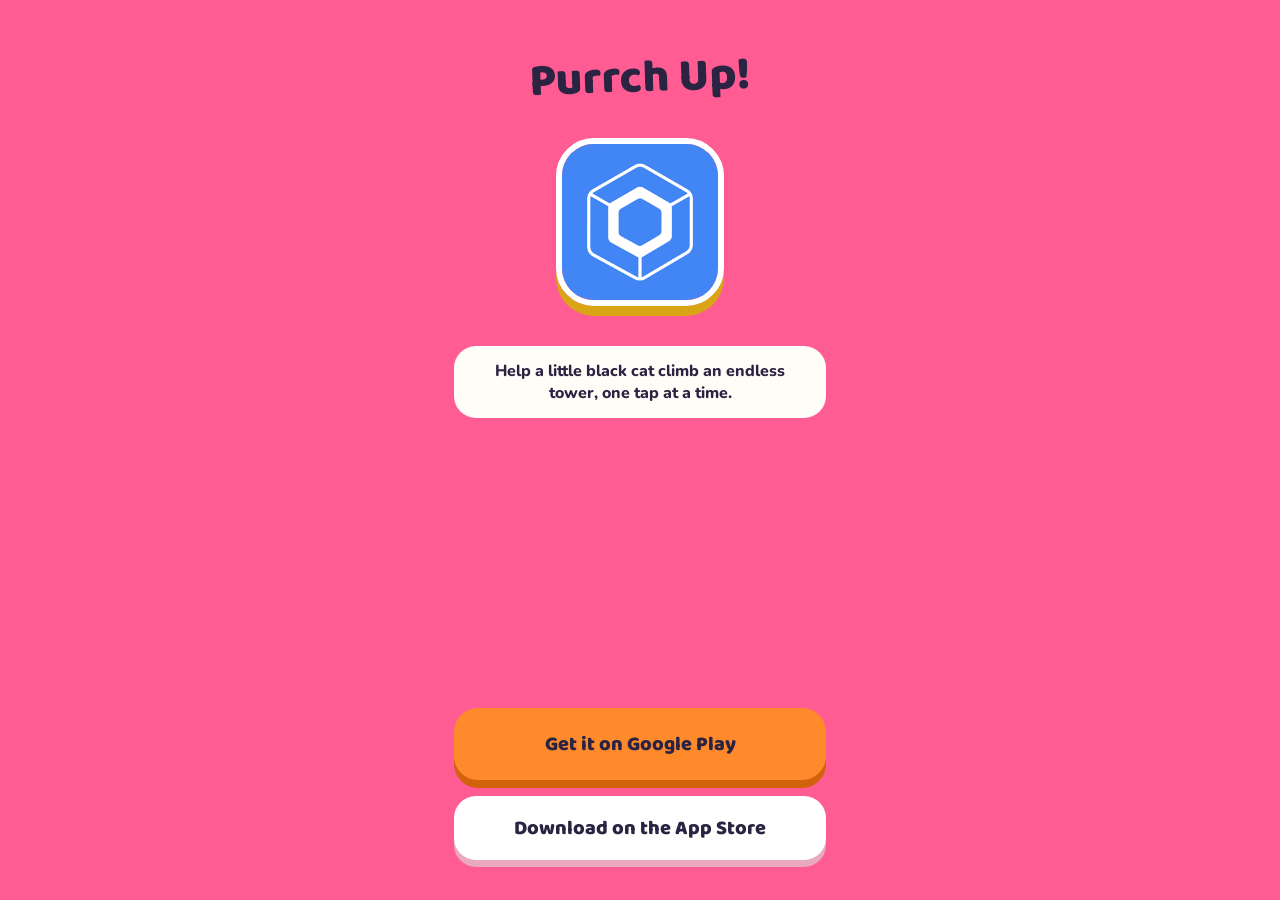
==== index.html @ f31041fb "feat: add challenge link site with app links and fallback page" ====
<!doctype html>
<html lang="en">
<head>
<meta charset="utf-8">
<meta name="viewport" content="width=device-width, initial-scale=1, viewport-fit=cover">
<meta name="theme-color" content="#FF5C93">
<meta name="apple-itunes-app" content="app-id=6830927273">
<title>Purrch Up!</title>
<meta name="description" content="Help a little black cat climb an endless tower, one tap at a time.">
<meta property="og:title" content="Purrch Up!">
<meta property="og:description" content="Help a little black cat climb an endless tower, one tap at a time.">
<meta property="og:image" content="https://purrch-up.github.io/icon.png">
<link rel="icon" href="/favicon.png">
<link rel="preconnect" href="https://fonts.googleapis.com">
<link rel="preconnect" href="https://fonts.gstatic.com" crossorigin>
<link href="https://fonts.googleapis.com/css2?family=Baloo+2:wght@800&family=Nunito:wght@800&display=swap" rel="stylesheet">
<link rel="stylesheet" href="/style.css">
</head>
<body>
<main>
  <h1>Purrch Up!</h1>
  <img class="icon" src="/icon.png" alt="">
  <p class="note">Help a little black cat climb an endless tower, one tap at a time.</p>
  <div class="actions">
    <a class="button main" href="https://play.google.com/store/apps/details?id=com.purrchup.app">Get it on Google Play</a>
    <a class="button" href="https://apps.apple.com/app/id6830927273">Download on the App Store</a>
  </div>
</main>
</body>
</html>
---- style.css ----
:root {
  --ink: #2A2342;
  --ink-soft: #5F5878;
  --pink: #FF5C93;
  --paper: #FFFDF8;
  --orange: #FF8A2B;
  --orange-lip: #D2620C;
  --fish: #FFC531;
  --fish-lip: #D9A516;
}
* { box-sizing: border-box; }
html, body { margin: 0; min-height: 100%; }
body {
  background: var(--pink);
  color: var(--ink);
  font-family: 'Nunito', system-ui, sans-serif;
  font-weight: 800;
  display: flex;
  justify-content: center;
}
main {
  width: 100%;
  max-width: 420px;
  min-height: 100vh;
  min-height: 100dvh;
  padding: 48px 24px 40px;
  display: flex;
  flex-direction: column;
  align-items: center;
  text-align: center;
}
.from { font-size: 18px; margin: 0; }
h1 {
  margin: 6px 0 0;
  font-family: 'Baloo 2', system-ui, sans-serif;
  font-weight: 800;
  font-size: 46px;
  line-height: 1.05;
  transform: rotate(-2deg);
}
.icon {
  margin-top: 36px;
  width: 168px;
  height: 168px;
  border-radius: 38px;
  border: 6px solid #fff;
  box-shadow: 0 10px 0 var(--fish-lip);
}
.note {
  margin: 40px 0 0;
  width: 100%;
  padding: 14px 18px;
  border-radius: 22px;
  background: var(--paper);
  font-size: 16px;
}
.actions {
  margin-top: auto;
  padding-top: 32px;
  width: 100%;
  display: flex;
  flex-direction: column;
  gap: 16px;
}
.button {
  display: flex;
  align-items: center;
  justify-content: center;
  height: 64px;
  border-radius: 22px;
  font-family: 'Baloo 2', system-ui, sans-serif;
  font-weight: 800;
  font-size: 20px;
  color: var(--ink);
  text-decoration: none;
  background: #fff;
  box-shadow: 0 7px 0 #E9A9C0;
}
.button.main { height: 72px; border-radius: 24px; background: var(--orange); box-shadow: 0 8px 0 var(--orange-lip); }
.button:active { transform: translateY(5px); box-shadow: none; }
.hidden { display: none; }
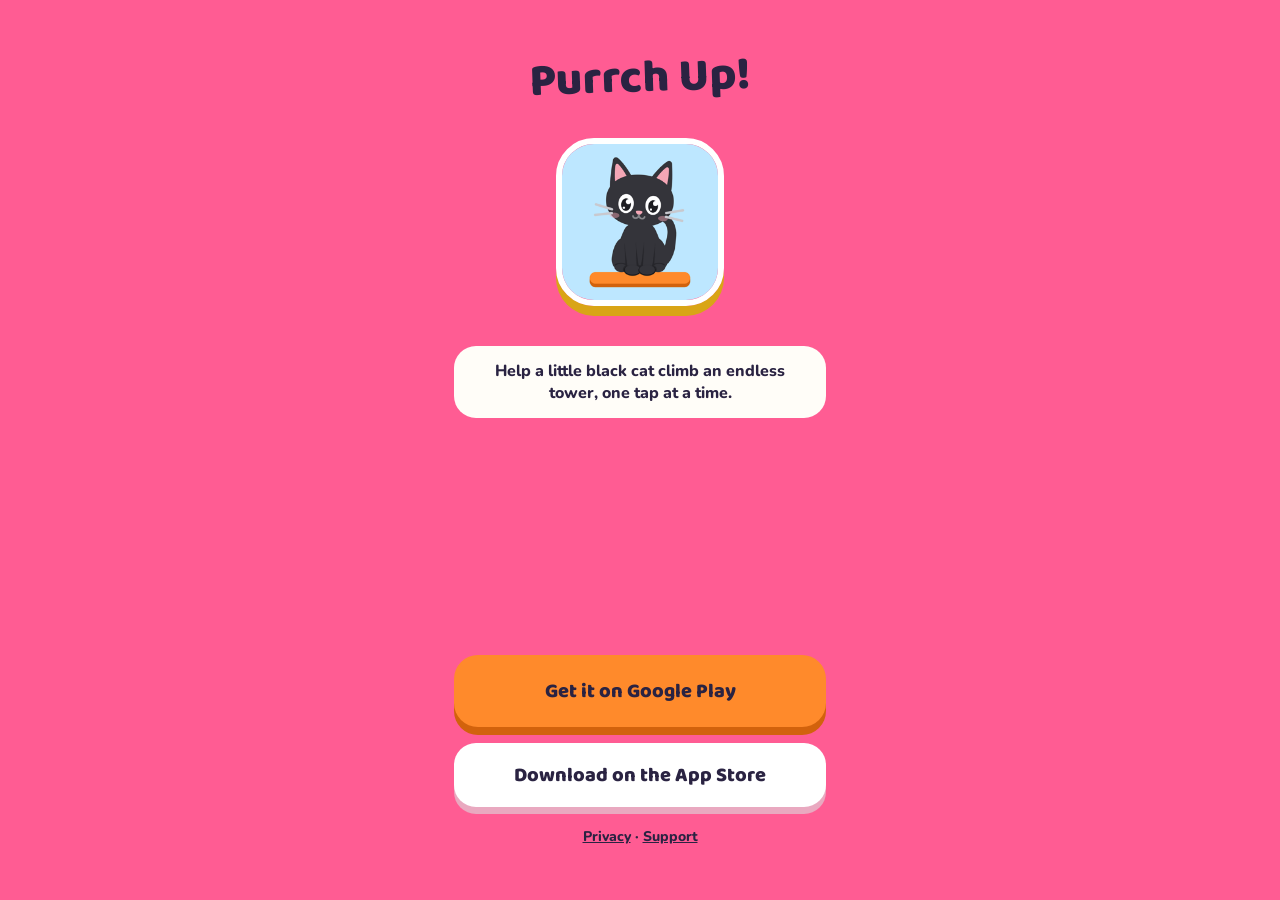
==== commit bd5023b9: "feat: add privacy policy and support pages" ====
--- a/index.html
+++ b/index.html
@@ -25,6 +25,7 @@
     <a class="button main" href="https://play.google.com/store/apps/details?id=com.purrchup.app">Get it on Google Play</a>
     <a class="button" href="https://apps.apple.com/app/id6830927273">Download on the App Store</a>
   </div>
+  <p class="links"><a href="/privacy/">Privacy</a> · <a href="/support/">Support</a></p>
 </main>
 </body>
 </html>
--- a/style.css
+++ b/style.css
@@ -79,3 +79,69 @@
 .button.main { height: 72px; border-radius: 24px; background: var(--orange); box-shadow: 0 8px 0 var(--orange-lip); }
 .button:active { transform: translateY(5px); box-shadow: none; }
 .hidden { display: none; }
+
+/* Text pages: privacy policy and support. Calm on purpose: the pink stays an accent, as on other games' policy pages */
+body.doc { display: block; background: #E6F4FD; }
+.bar {
+  border-bottom: 4px solid var(--pink);
+  background: #fff;
+}
+.bar-in {
+  max-width: 712px;
+  margin: 0 auto;
+  padding: 12px 16px;
+  display: flex;
+  align-items: center;
+  justify-content: space-between;
+}
+.brand {
+  display: flex;
+  align-items: center;
+  gap: 10px;
+  color: var(--ink);
+  text-decoration: none;
+  font-family: 'Baloo 2', system-ui, sans-serif;
+  font-size: 22px;
+}
+.brand img { border-radius: 10px; }
+.lang {
+  padding: 4px 14px;
+  border-radius: 14px;
+  border: 2px solid var(--pink);
+  color: var(--pink);
+  text-decoration: none;
+}
+main.page {
+  display: block;
+  max-width: 712px;
+  min-height: 0;
+  margin: 0 auto;
+  padding: 28px 16px 8px;
+  text-align: left;
+  font-weight: 400;
+  font-size: 16px;
+  line-height: 1.6;
+  overflow-wrap: anywhere;
+}
+.page h1 { margin: 0; font-size: 34px; transform: none; }
+.page h2 { margin: 28px 0 6px; font-family: 'Baloo 2', system-ui, sans-serif; font-weight: 800; font-size: 21px; line-height: 1.25; }
+.page p, .page ul { margin: 8px 0; }
+.page ul { padding-left: 22px; }
+.page li { margin: 6px 0; }
+.page strong { font-weight: 700; }
+.page a { color: #C2185B; font-weight: 700; }
+.page code { font-size: 14px; background: #fff; padding: 1px 5px; border-radius: 6px; }
+.muted { color: var(--ink-soft); }
+.foot {
+  max-width: 712px;
+  margin: 0 auto;
+  padding: 24px 16px 32px;
+  border-top: 1px solid #C9DCEA;
+  text-align: center;
+  font-size: 14px;
+  line-height: 1.8;
+  color: var(--ink-soft);
+}
+.foot a { color: var(--ink); }
+.links { margin-top: 20px; font-size: 14px; }
+.links a { color: var(--ink); }
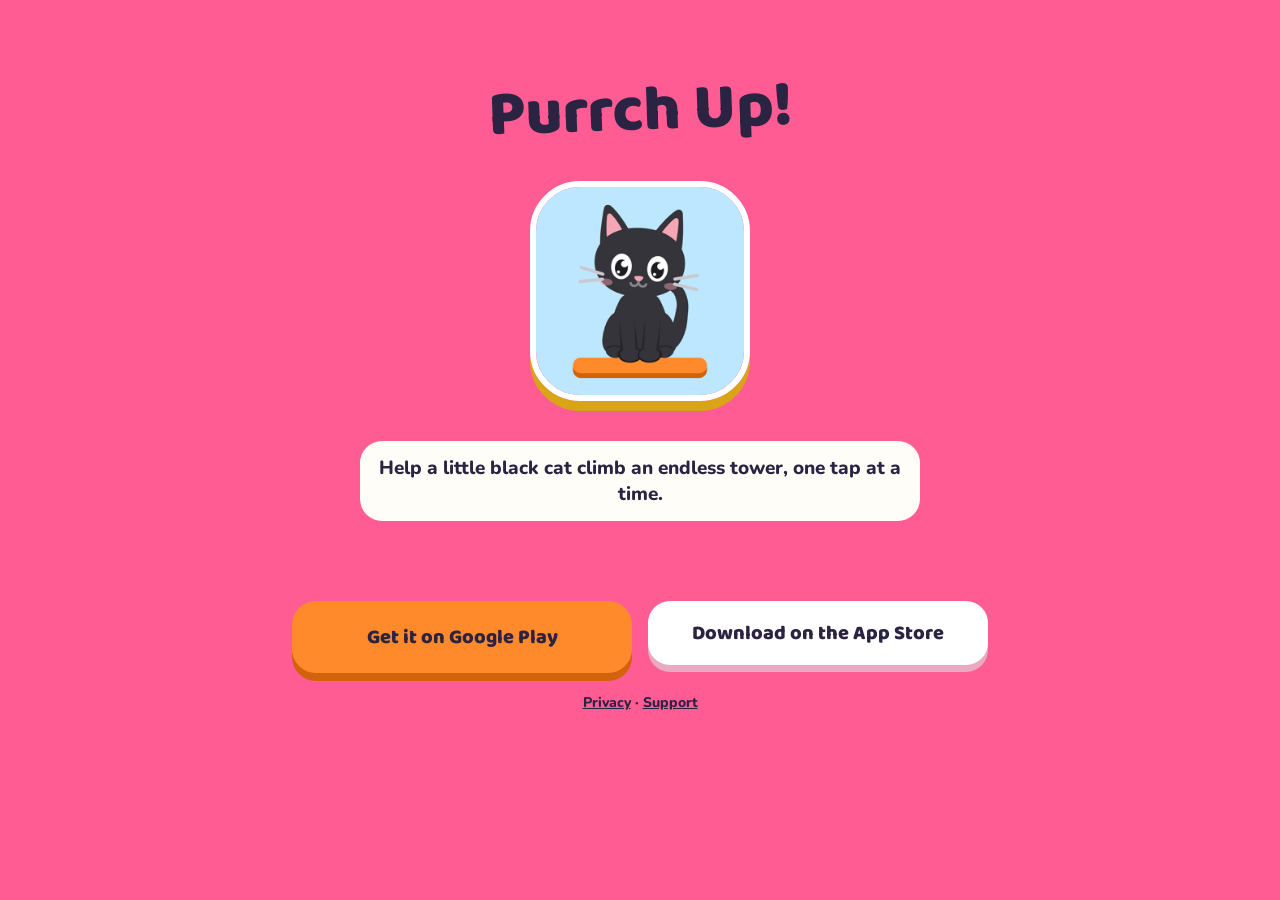
==== commit b287bf14: "feat: widen the pages on desktop and put the store buttons side by side" ====
--- a/index.html
+++ b/index.html
@@ -10,16 +10,16 @@
 <meta property="og:title" content="Purrch Up!">
 <meta property="og:description" content="Help a little black cat climb an endless tower, one tap at a time.">
 <meta property="og:image" content="https://purrch-up.github.io/icon.png">
-<link rel="icon" href="/favicon.png">
+<link rel="icon" href="/favicon.png?v=2">
 <link rel="preconnect" href="https://fonts.googleapis.com">
 <link rel="preconnect" href="https://fonts.gstatic.com" crossorigin>
 <link href="https://fonts.googleapis.com/css2?family=Baloo+2:wght@800&family=Nunito:wght@800&display=swap" rel="stylesheet">
-<link rel="stylesheet" href="/style.css">
+<link rel="stylesheet" href="/style.css?v=3">
 </head>
 <body>
 <main>
   <h1>Purrch Up!</h1>
-  <img class="icon" src="/icon.png" alt="">
+  <img class="icon" src="/icon.png?v=2" alt="">
   <p class="note">Help a little black cat climb an endless tower, one tap at a time.</p>
   <div class="actions">
     <a class="button main" href="https://play.google.com/store/apps/details?id=com.purrchup.app">Get it on Google Play</a>
--- a/style.css
+++ b/style.css
@@ -87,7 +87,7 @@
   background: #fff;
 }
 .bar-in {
-  max-width: 712px;
+  max-width: 960px;
   margin: 0 auto;
   padding: 12px 16px;
   display: flex;
@@ -113,7 +113,7 @@
 }
 main.page {
   display: block;
-  max-width: 712px;
+  max-width: 960px;
   min-height: 0;
   margin: 0 auto;
   padding: 28px 16px 8px;
@@ -133,7 +133,7 @@
 .page code { font-size: 14px; background: #fff; padding: 1px 5px; border-radius: 6px; }
 .muted { color: var(--ink-soft); }
 .foot {
-  max-width: 712px;
+  max-width: 960px;
   margin: 0 auto;
   padding: 24px 16px 32px;
   border-top: 1px solid #C9DCEA;
@@ -145,3 +145,16 @@
 .foot a { color: var(--ink); }
 .links { margin-top: 20px; font-size: 14px; }
 .links a { color: var(--ink); }
+
+/* Desktop: the landing and challenge pages grow, the store buttons sit side by side, and text pages read larger */
+@media (min-width: 900px) {
+  main { max-width: 760px; padding-top: 72px; }
+  h1 { font-size: 64px; }
+  .icon { width: 220px; height: 220px; border-radius: 50px; }
+  .note { font-size: 19px; max-width: 560px; }
+  .actions { flex-direction: row; flex-wrap: wrap; justify-content: center; margin-top: 48px; }
+  .actions .button { flex: 1 1 260px; max-width: 340px; }
+  main.page { font-size: 17.5px; padding-top: 44px; }
+  .page h1 { font-size: 44px; }
+  .page h2 { font-size: 24px; margin-top: 36px; }
+}
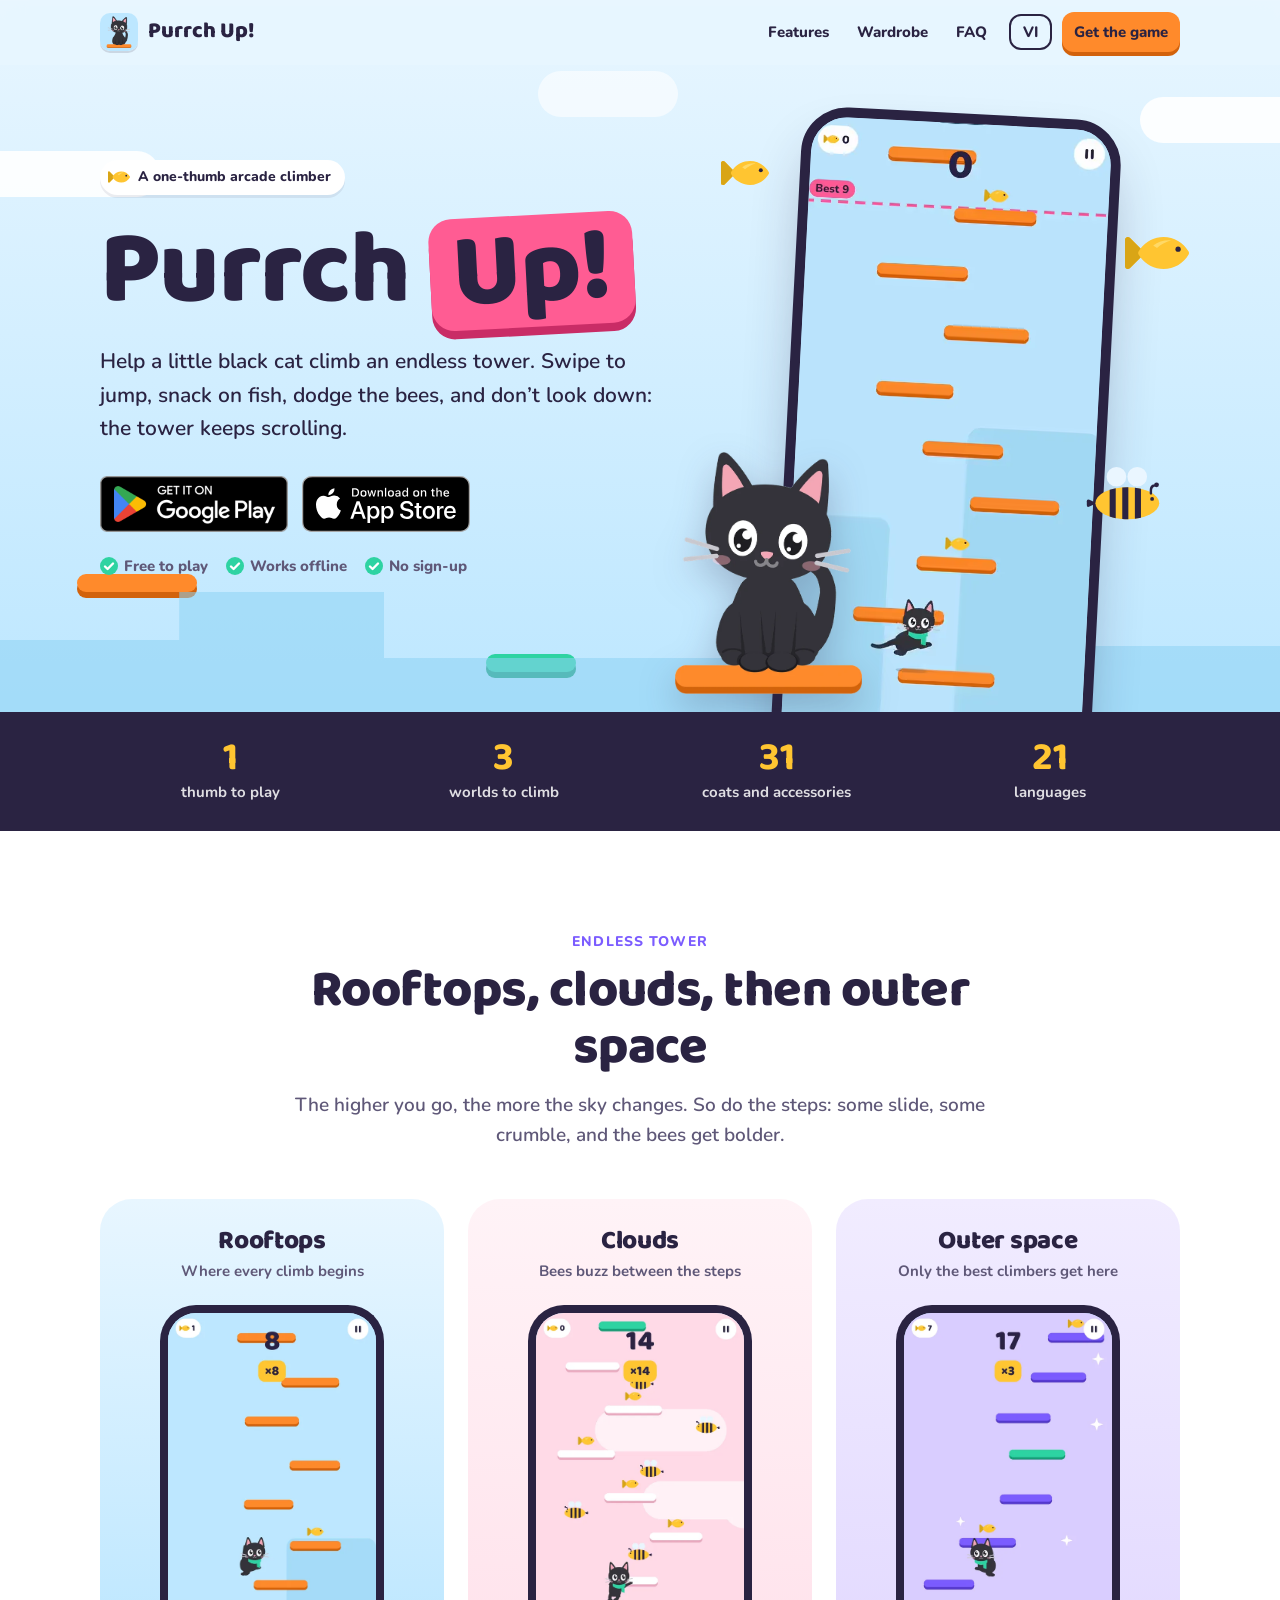
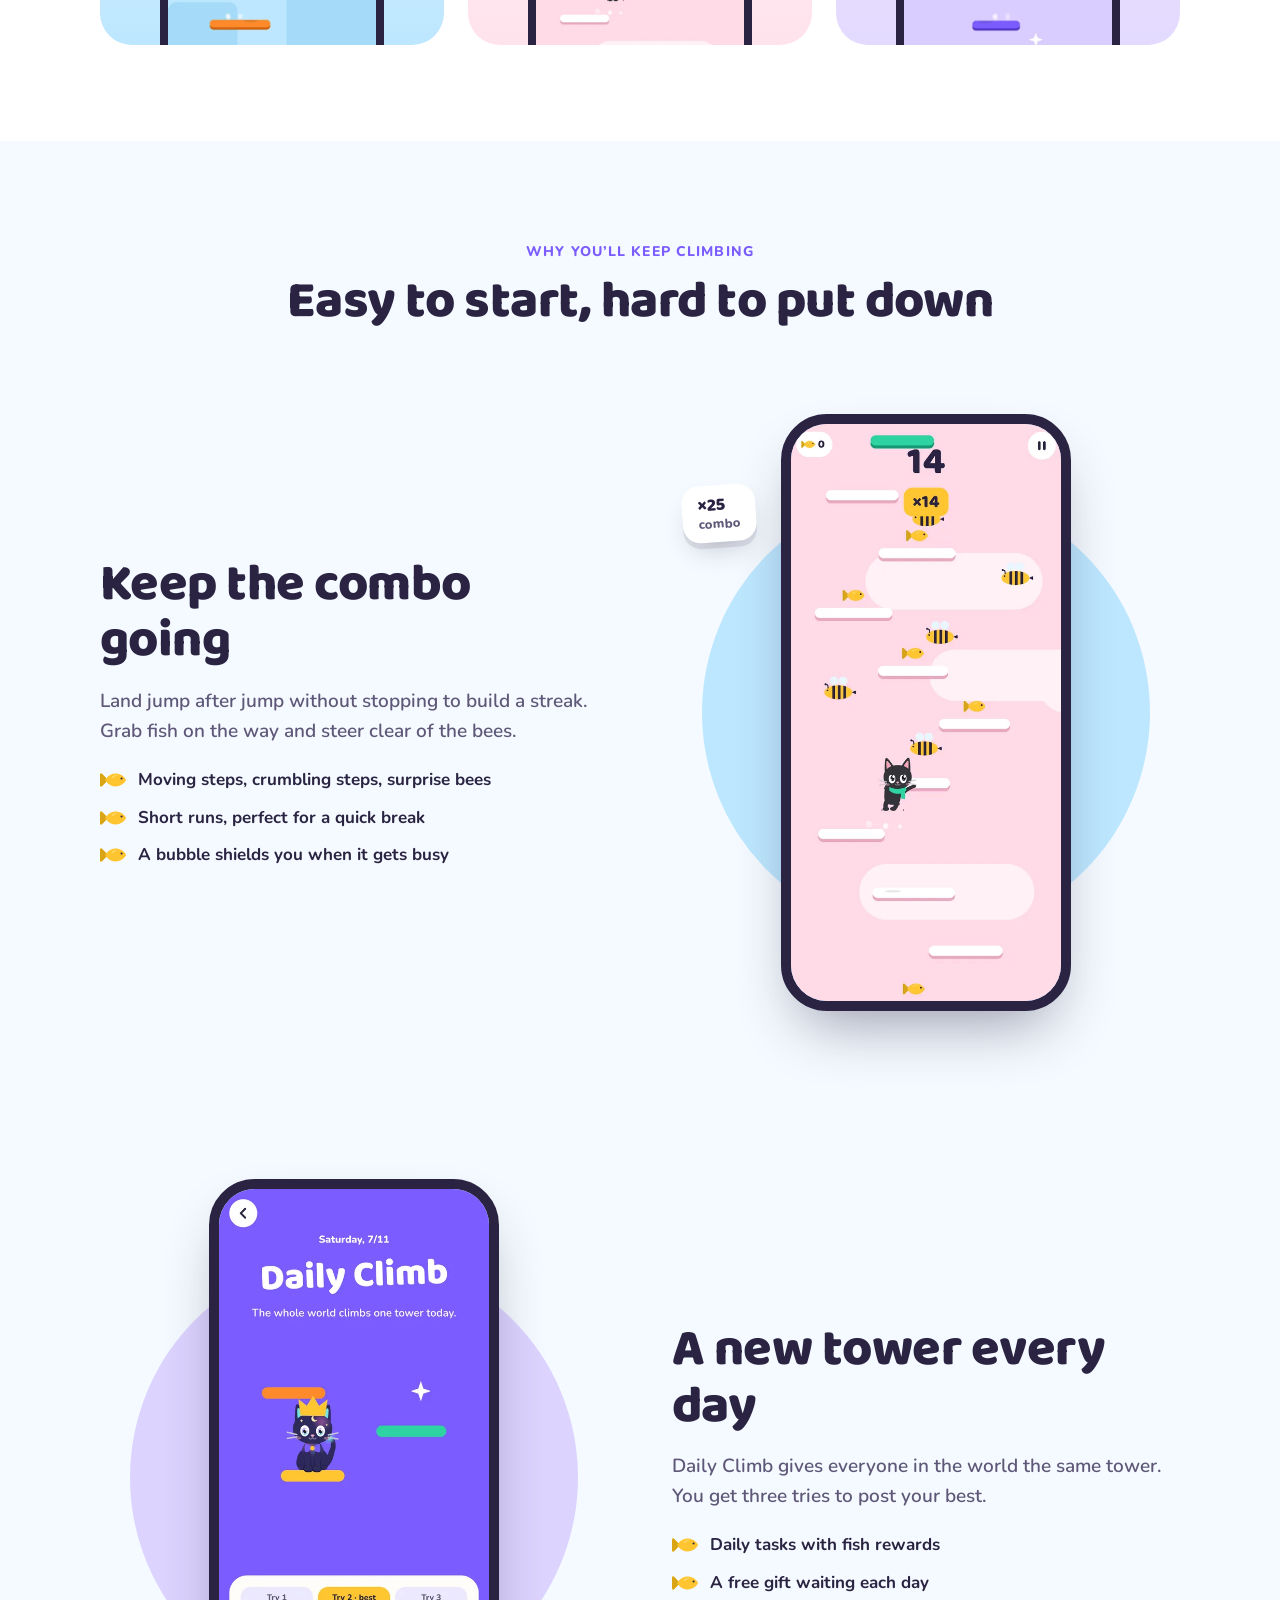
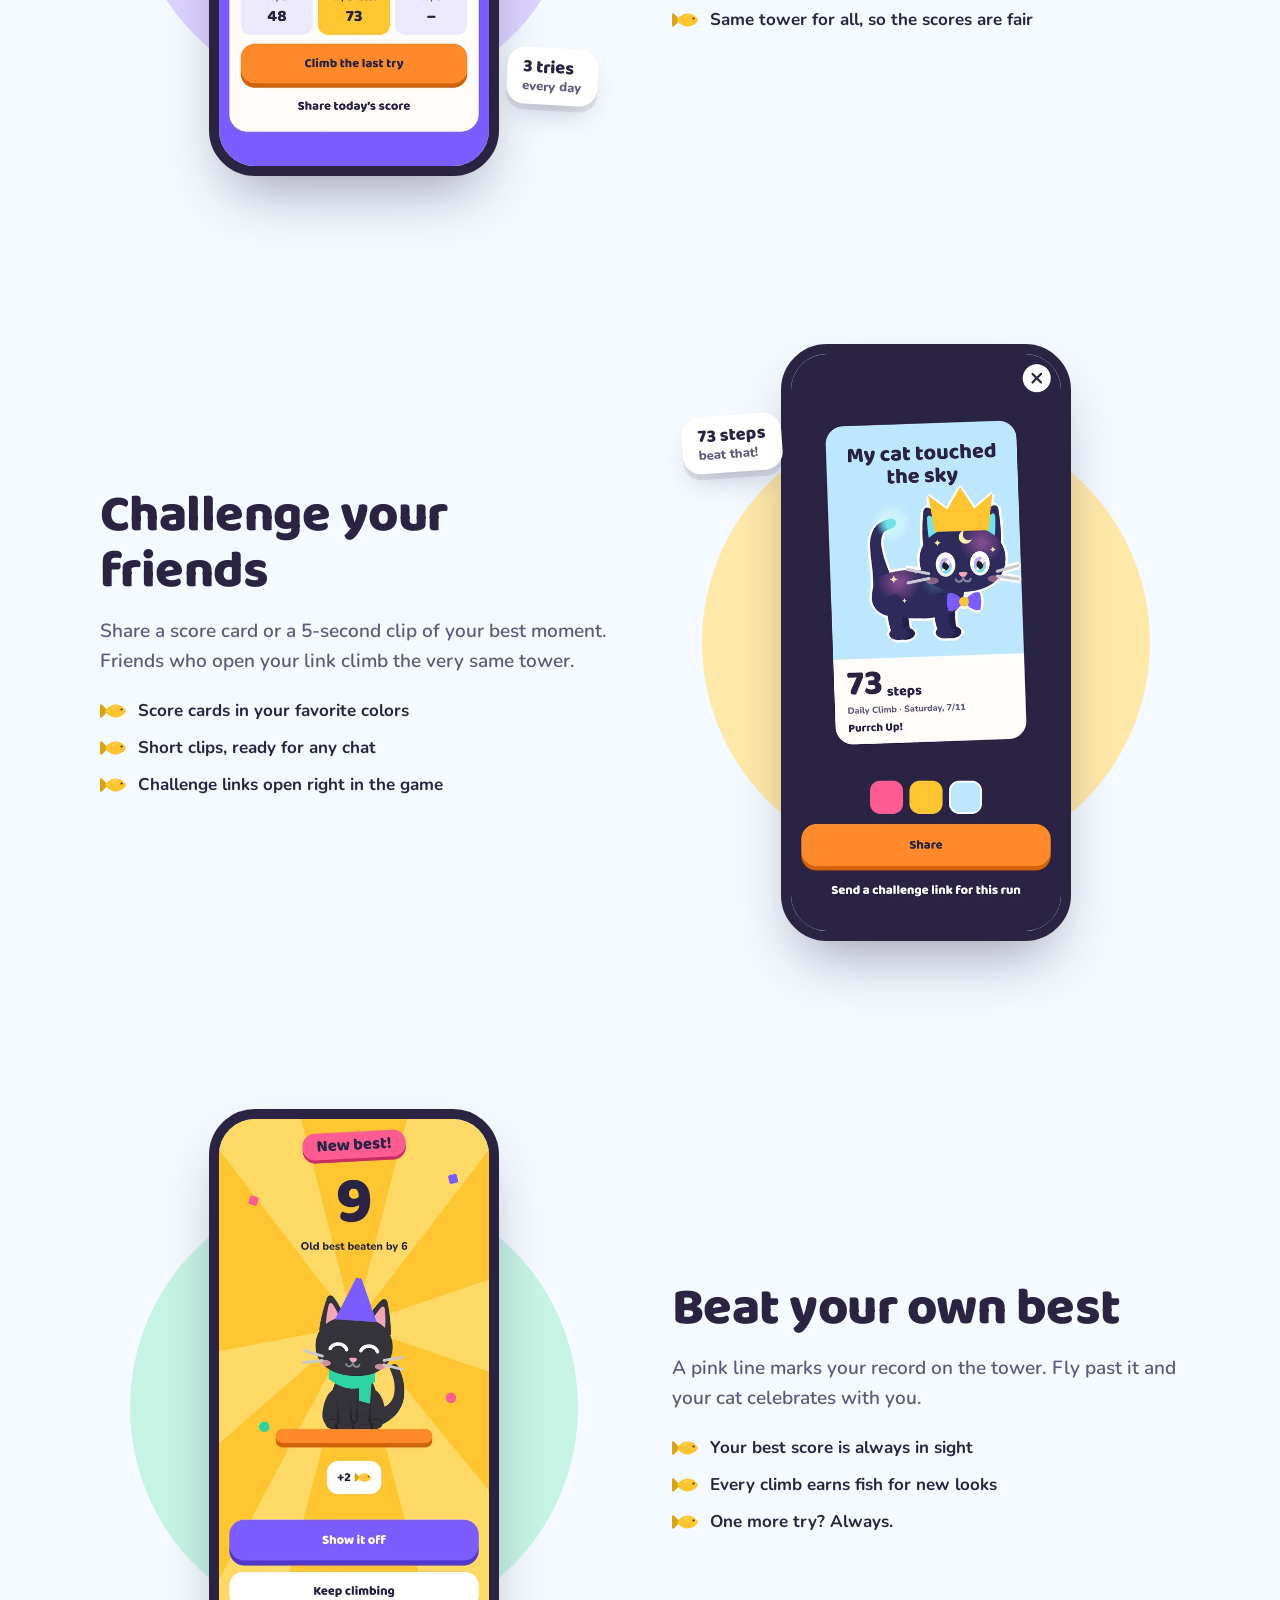
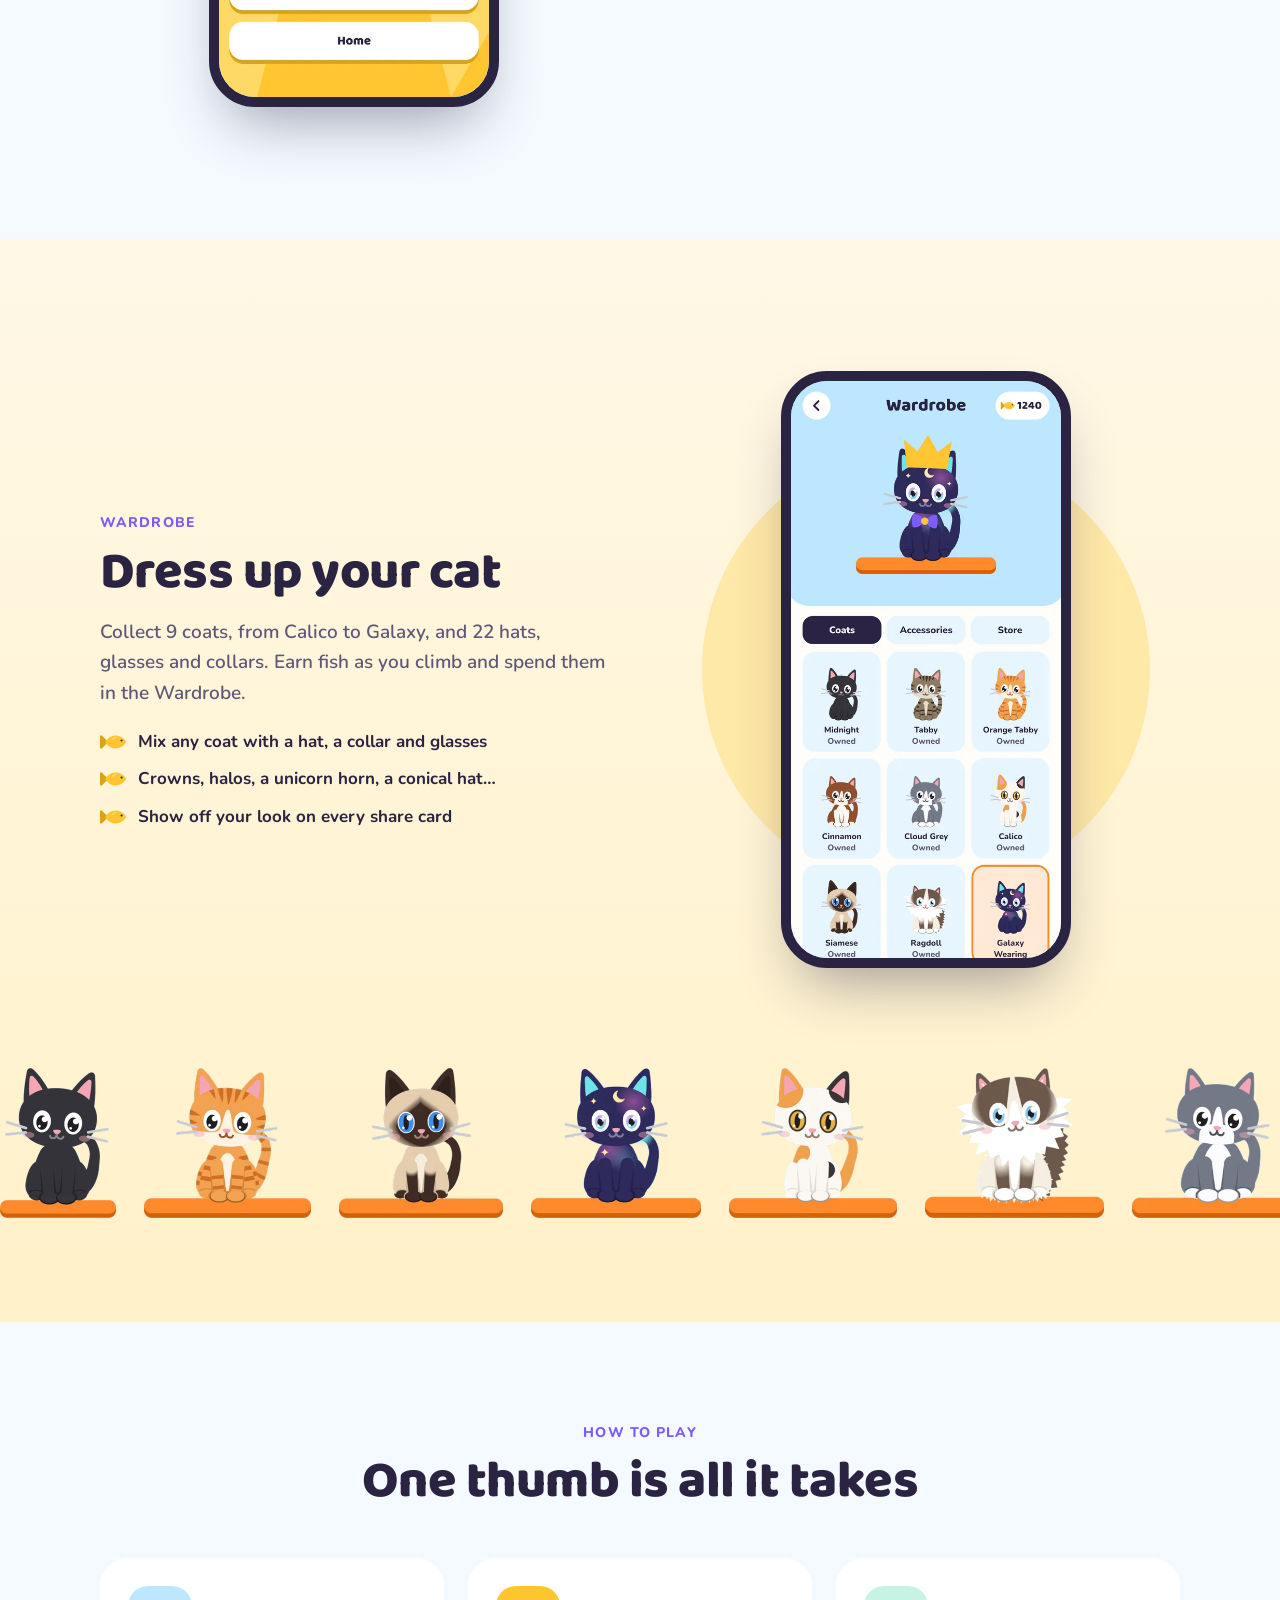
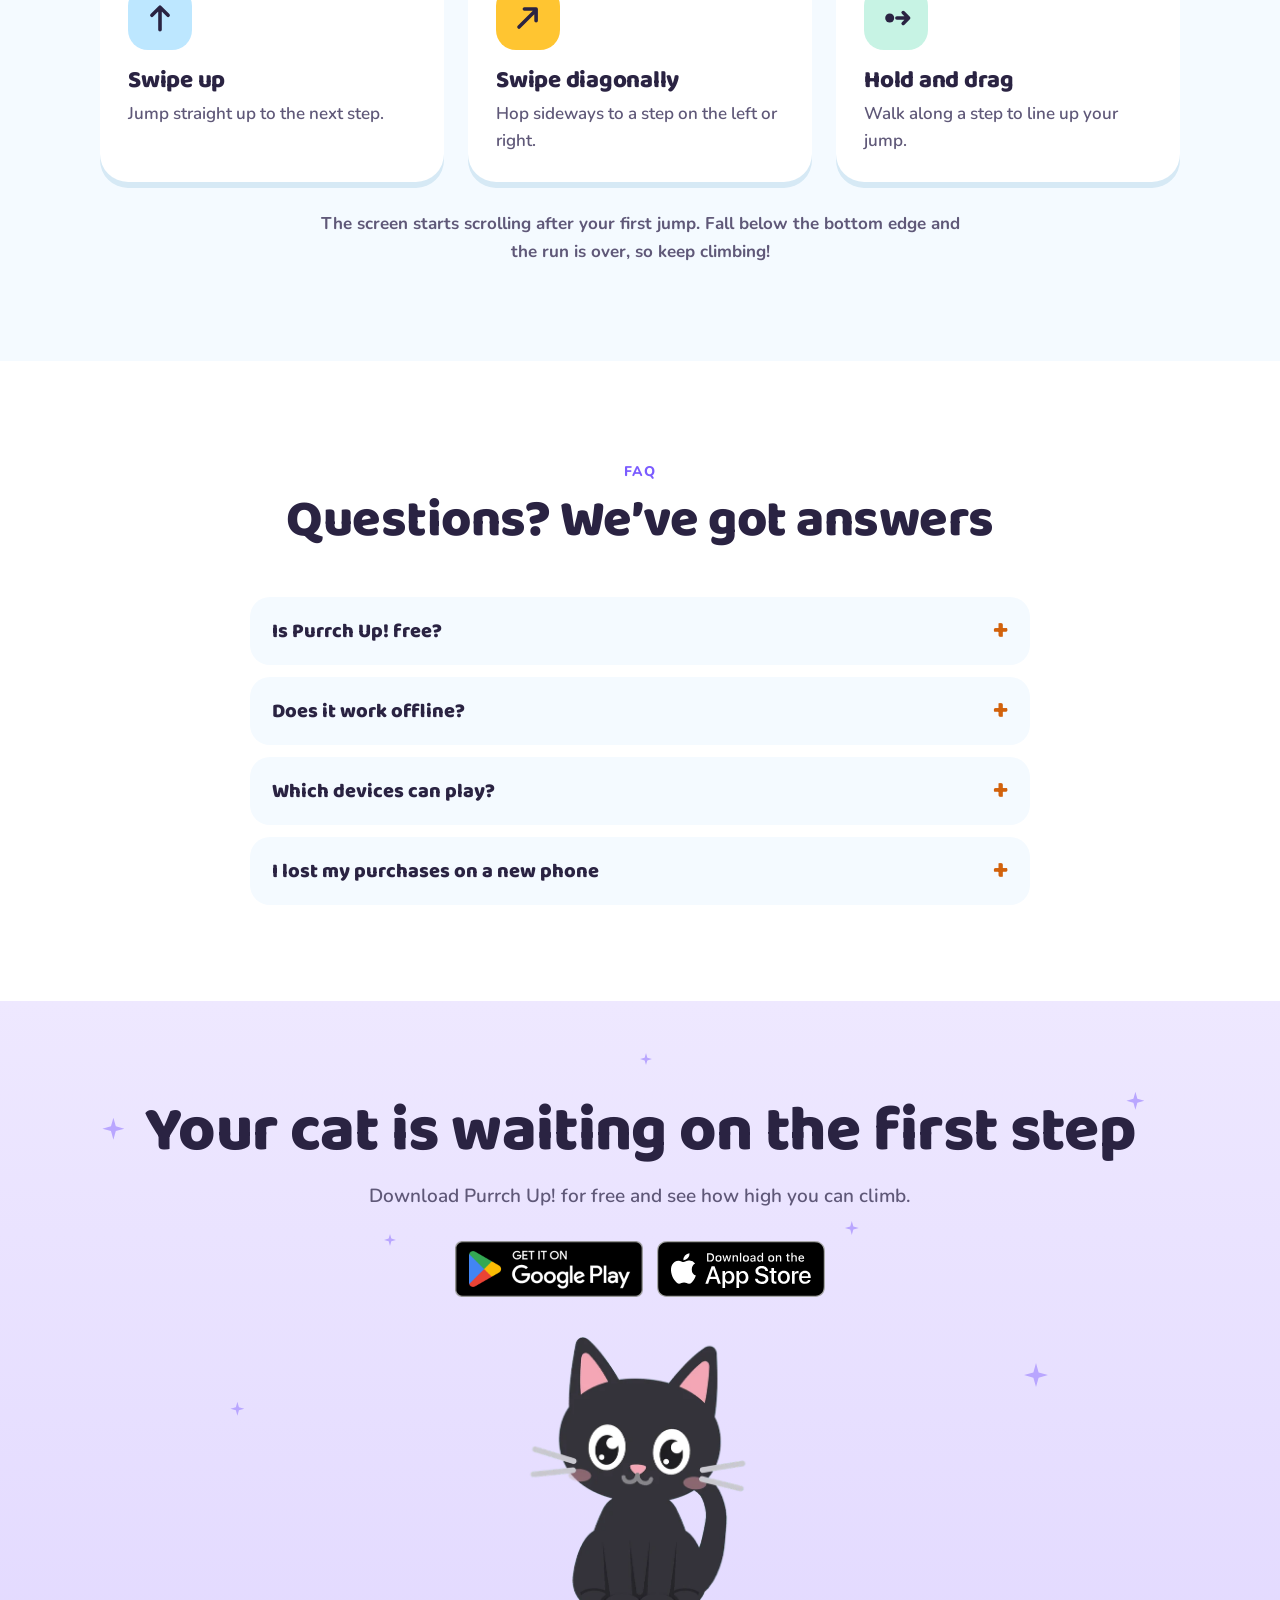
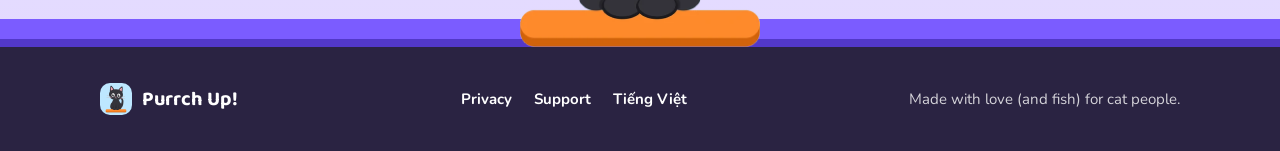
==== commit 3eeae40c: "feat: rebuild the landing page with gameplay video and official store badges Add English and Vietnam" ====
--- a/index.html
+++ b/index.html
@@ -3,29 +3,172 @@
 <head>
 <meta charset="utf-8">
 <meta name="viewport" content="width=device-width, initial-scale=1, viewport-fit=cover">
-<meta name="theme-color" content="#FF5C93">
+<meta name="theme-color" content="#E8F6FF">
 <meta name="apple-itunes-app" content="app-id=6830927273">
-<title>Purrch Up!</title>
-<meta name="description" content="Help a little black cat climb an endless tower, one tap at a time.">
-<meta property="og:title" content="Purrch Up!">
-<meta property="og:description" content="Help a little black cat climb an endless tower, one tap at a time.">
-<meta property="og:image" content="https://purrch-up.github.io/icon.png">
+<title>Purrch Up! The endless cat climbing game</title>
+<meta name="description" content="Help a little black cat climb an endless tower. Swipe to jump, grab fish, dodge bees and dress up your cat. Free on Android and iPhone.">
+<link rel="canonical" href="https://purrch-up.github.io/">
+<link rel="alternate" hreflang="en" href="https://purrch-up.github.io/">
+<link rel="alternate" hreflang="vi" href="https://purrch-up.github.io/vi/">
+<link rel="alternate" hreflang="x-default" href="https://purrch-up.github.io/">
+<meta property="og:type" content="website">
+<meta property="og:site_name" content="Purrch Up!">
+<meta property="og:locale" content="en_US">
+<meta property="og:url" content="https://purrch-up.github.io/">
+<meta property="og:title" content="Purrch Up! The endless cat climbing game">
+<meta property="og:description" content="Help a little black cat climb an endless tower. Swipe to jump, grab fish, dodge bees and dress up your cat. Free on Android and iPhone.">
+<meta property="og:image" content="https://purrch-up.github.io/img/en/og.jpg">
+<meta property="og:image:width" content="1024">
+<meta property="og:image:height" content="500">
+<meta name="twitter:card" content="summary_large_image">
 <link rel="icon" href="/favicon.png?v=2">
+<link rel="apple-touch-icon" href="/icon.png?v=2">
 <link rel="preconnect" href="https://fonts.googleapis.com">
 <link rel="preconnect" href="https://fonts.gstatic.com" crossorigin>
-<link href="https://fonts.googleapis.com/css2?family=Baloo+2:wght@800&family=Nunito:wght@800&display=swap" rel="stylesheet">
-<link rel="stylesheet" href="/style.css?v=3">
+<link href="https://fonts.googleapis.com/css2?family=Baloo+2:wght@800&family=Nunito:wght@600;700;800&display=swap" rel="stylesheet">
+<link rel="stylesheet" href="/home.css?v=4">
+<script type="application/ld+json">{"@context":"https://schema.org","@type":"MobileApplication","name":"Purrch Up!","applicationCategory":"GameApplication","operatingSystem":"Android, iOS","url":"https://purrch-up.github.io/","image":"https://purrch-up.github.io/icon.png","description":"Help a little black cat climb an endless tower. Swipe to jump, grab fish, dodge bees and dress up your cat. Free on Android and iPhone.","offers":{"@type":"Offer","price":"0","priceCurrency":"USD"}}</script>
+<script>
+try {
+  var chosen = localStorage.getItem("purrchup-lang");
+  var langs = navigator.languages || [navigator.language || ""];
+  if (chosen === "vi" || (!chosen && /^vi\b/i.test(langs[0] || ""))) location.replace("/vi/" + location.search + location.hash);
+} catch (e) {}
+</script>
 </head>
 <body>
-<main>
-  <h1>Purrch Up!</h1>
-  <img class="icon" src="/icon.png?v=2" alt="">
-  <p class="note">Help a little black cat climb an endless tower, one tap at a time.</p>
-  <div class="actions">
-    <a class="button main" href="https://play.google.com/store/apps/details?id=com.purrchup.app">Get it on Google Play</a>
-    <a class="button" href="https://apps.apple.com/app/id6830927273">Download on the App Store</a>
-  </div>
-  <p class="links"><a href="/privacy/">Privacy</a> · <a href="/support/">Support</a></p>
+<a class="skip" href="#main">Skip to content</a>
+<header class="top" id="top"><div class="wrap">
+<a class="brand" href="/"><img src="/icon.png?v=2" alt="" width="38" height="38"><span>Purrch Up!</span></a>
+<nav class="nav" aria-label="Main">
+<a class="hide-s" href="#features">Features</a>
+<a class="hide-s" href="#wardrobe">Wardrobe</a>
+<a class="hide-s" href="#faq">FAQ</a>
+<a class="lang" href="/vi/" hreflang="vi" lang="vi" data-lang="vi">VI</a>
+<a class="get" href="#get">Get the game</a>
+</nav>
+</div></header>
+
+<main id="main">
+<section class="hero">
+<span class="cloud c1"></span><span class="cloud c2"></span><span class="cloud c3"></span>
+<span class="step s1"></span><span class="step s2"></span><span class="roofs"></span>
+<div class="wrap">
+<div class="hero-text">
+<span class="eyebrow"><img src="/img/fish.svg" alt="" width="22" height="22">A one-thumb arcade climber</span>
+<h1>Purrch <span class="up">Up!</span></h1>
+<p class="lead">Help a little black cat climb an endless tower. Swipe to jump, snack on fish, dodge the bees, and don’t look down: the tower keeps scrolling.</p>
+<div class="badges"><a href="https://play.google.com/store/apps/details?id=com.purrchup.app" rel="noopener"><img class="gp" src="/img/en/badge-google-play.png" alt="Get it on Google Play" width="188" height="56"></a><a href="https://apps.apple.com/app/id6830927273" rel="noopener"><img class="as" src="/img/en/badge-app-store.svg" alt="Download on the App Store" width="168" height="56"></a></div>
+<ul class="facts"><li>Free to play</li><li>Works offline</li><li>No sign-up</li></ul>
+</div>
+<div class="hero-art">
+<img class="float f2" src="/img/fish.svg" alt="" width="48" height="48">
+<img class="float f1" src="/img/fish.svg" alt="" width="64" height="64">
+<img class="float b1" src="/img/bee.svg" alt="" width="76" height="76">
+<img class="hero-cat" src="/img/cat.webp" alt="" width="495" height="640">
+<div class="phone"><video src="/img/play.mp4" poster="/img/play-poster.webp" autoplay muted loop playsinline preload="auto" aria-label="Gameplay: the cat jumps from step to step, past bees and fish"></video></div>
+</div>
+</div>
+</section>
+
+<div class="stats"><div class="wrap"><ul><li><b>1</b><span>thumb to play</span></li><li><b>3</b><span>worlds to climb</span></li><li><b>31</b><span>coats and accessories</span></li><li><b>21</b><span>languages</span></li></ul></div></div>
+
+<section class="sec worlds" id="worlds">
+<div class="wrap">
+<div class="head reveal"><span class="kicker">Endless tower</span><h2>Rooftops, clouds, then outer space</h2><p>The higher you go, the more the sky changes. So do the steps: some slide, some crumble, and the bees get bolder.</p></div>
+<div class="world-grid"><div class="world w-roof reveal"><h3>Rooftops</h3><p>Where every climb begins</p><div class="phone"><img src="/img/roof.webp" alt="" width="540" height="1112" loading="lazy"></div></div><div class="world w-cloud reveal"><h3>Clouds</h3><p>Bees buzz between the steps</p><div class="phone"><img src="/img/bee.webp" alt="" width="540" height="1112" loading="lazy"></div></div><div class="world w-space reveal"><h3>Outer space</h3><p>Only the best climbers get here</p><div class="phone"><img src="/img/space.webp" alt="" width="540" height="1112" loading="lazy"></div></div></div>
+</div>
+</section>
+
+<section class="sec" id="features">
+<div class="wrap">
+<div class="head reveal"><span class="kicker">Why you’ll keep climbing</span><h2>Easy to start, hard to put down</h2></div>
+<div class="rows">
+<div class="row reveal">
+<div class="row-text"><h2>Keep the combo going</h2><p>Land jump after jump without stopping to build a streak. Grab fish on the way and steer clear of the bees.</p><ul><li><img src="/img/fish.svg" alt="" width="26" height="26">Moving steps, crumbling steps, surprise bees</li><li><img src="/img/fish.svg" alt="" width="26" height="26">Short runs, perfect for a quick break</li><li><img src="/img/fish.svg" alt="" width="26" height="26">A bubble shields you when it gets busy</li></ul></div>
+<div class="row-art"><div class="blob sky"></div><div class="tag tl" aria-hidden="true">×25<small>combo</small></div><div class="phone"><img src="/img/bee.webp" alt="" width="540" height="1112" loading="lazy"></div></div>
+</div>
+<div class="row reveal">
+<div class="row-text"><h2>A new tower every day</h2><p>Daily Climb gives everyone in the world the same tower. You get three tries to post your best.</p><ul><li><img src="/img/fish.svg" alt="" width="26" height="26">Daily tasks with fish rewards</li><li><img src="/img/fish.svg" alt="" width="26" height="26">A free gift waiting each day</li><li><img src="/img/fish.svg" alt="" width="26" height="26">Same tower for all, so the scores are fair</li></ul></div>
+<div class="row-art"><div class="blob grape"></div><div class="tag br" aria-hidden="true">3 tries<small>every day</small></div><div class="phone"><img src="/img/en/daily.webp" alt="" width="540" height="1112" loading="lazy"></div></div>
+</div>
+<div class="row reveal">
+<div class="row-text"><h2>Challenge your friends</h2><p>Share a score card or a 5-second clip of your best moment. Friends who open your link climb the very same tower.</p><ul><li><img src="/img/fish.svg" alt="" width="26" height="26">Score cards in your favorite colors</li><li><img src="/img/fish.svg" alt="" width="26" height="26">Short clips, ready for any chat</li><li><img src="/img/fish.svg" alt="" width="26" height="26">Challenge links open right in the game</li></ul></div>
+<div class="row-art"><div class="blob fish"></div><div class="tag tl" aria-hidden="true">73 steps<small>beat that!</small></div><div class="phone"><img src="/img/en/share.webp" alt="" width="540" height="1112" loading="lazy"></div></div>
+</div>
+<div class="row reveal">
+<div class="row-text"><h2>Beat your own best</h2><p>A pink line marks your record on the tower. Fly past it and your cat celebrates with you.</p><ul><li><img src="/img/fish.svg" alt="" width="26" height="26">Your best score is always in sight</li><li><img src="/img/fish.svg" alt="" width="26" height="26">Every climb earns fish for new looks</li><li><img src="/img/fish.svg" alt="" width="26" height="26">One more try? Always.</li></ul></div>
+<div class="row-art"><div class="blob mint"></div><div class="phone"><img src="/img/en/record.webp" alt="" width="540" height="1112" loading="lazy"></div></div>
+</div>
+</div>
+</div>
+</section>
+
+<section class="sec wardrobe" id="wardrobe">
+<div class="wrap">
+<div class="row reveal">
+<div class="row-text"><span class="kicker">Wardrobe</span><h2>Dress up your cat</h2><p>Collect 9 coats, from Calico to Galaxy, and 22 hats, glasses and collars. Earn fish as you climb and spend them in the Wardrobe.</p><ul><li><img src="/img/fish.svg" alt="" width="26" height="26">Mix any coat with a hat, a collar and glasses</li><li><img src="/img/fish.svg" alt="" width="26" height="26">Crowns, halos, a unicorn horn, a conical hat…</li><li><img src="/img/fish.svg" alt="" width="26" height="26">Show off your look on every share card</li></ul></div>
+<div class="row-art"><div class="blob fish"></div><div class="phone"><img src="/img/en/wardrobe.webp" alt="" width="540" height="1112" loading="lazy"></div></div>
+</div>
+</div>
+<div class="parade-wrap"><div class="parade"><img src="/img/coats/midnight.webp" alt="Midnight" title="Midnight" height="150" loading="lazy"><img src="/img/coats/orange_tabby.webp" alt="Orange Tabby" title="Orange Tabby" height="150" loading="lazy"><img src="/img/coats/siamese.webp" alt="Siamese" title="Siamese" height="150" loading="lazy"><img src="/img/coats/galaxy.webp" alt="Galaxy" title="Galaxy" height="150" loading="lazy"><img src="/img/coats/calico.webp" alt="Calico" title="Calico" height="150" loading="lazy"><img src="/img/coats/ragdoll.webp" alt="Ragdoll" title="Ragdoll" height="150" loading="lazy"><img src="/img/coats/cloud_grey.webp" alt="Cloud Grey" title="Cloud Grey" height="150" loading="lazy"><img src="/img/coats/cinnamon.webp" alt="Cinnamon" title="Cinnamon" height="150" loading="lazy"><img src="/img/coats/halo.webp" alt="Halo" title="Halo" height="150" loading="lazy"><img src="/img/coats/unicorn_horn.webp" alt="Unicorn Horn" title="Unicorn Horn" height="150" loading="lazy"><span class="dup" aria-hidden="true" style="display:contents"><img src="/img/coats/midnight.webp" alt="" height="150" loading="lazy"><img src="/img/coats/orange_tabby.webp" alt="" height="150" loading="lazy"><img src="/img/coats/siamese.webp" alt="" height="150" loading="lazy"><img src="/img/coats/galaxy.webp" alt="" height="150" loading="lazy"><img src="/img/coats/calico.webp" alt="" height="150" loading="lazy"><img src="/img/coats/ragdoll.webp" alt="" height="150" loading="lazy"><img src="/img/coats/cloud_grey.webp" alt="" height="150" loading="lazy"><img src="/img/coats/cinnamon.webp" alt="" height="150" loading="lazy"><img src="/img/coats/halo.webp" alt="" height="150" loading="lazy"><img src="/img/coats/unicorn_horn.webp" alt="" height="150" loading="lazy"></span></div></div>
+</section>
+
+<section class="sec" id="how">
+<div class="wrap">
+<div class="head reveal"><span class="kicker">How to play</span><h2>One thumb is all it takes</h2></div>
+<div class="how-grid"><div class="how reveal"><div class="ico" style="background:var(--sky)"><svg viewBox="0 0 40 40" width="36" height="36" aria-hidden="true"><path d="M20 33V9M11 17l9-9 9 9" fill="none" stroke="#2A2342" stroke-width="4" stroke-linecap="round" stroke-linejoin="round"/></svg></div><h3>Swipe up</h3><p>Jump straight up to the next step.</p></div><div class="how reveal"><div class="ico" style="background:var(--fish)"><svg viewBox="0 0 40 40" width="36" height="36" aria-hidden="true"><path d="M10 30L29 11M16 10h13v13" fill="none" stroke="#2A2342" stroke-width="4" stroke-linecap="round" stroke-linejoin="round"/></svg></div><h3>Swipe diagonally</h3><p>Hop sideways to a step on the left or right.</p></div><div class="how reveal"><div class="ico" style="background:#C7F3E4"><svg viewBox="0 0 40 40" width="36" height="36" aria-hidden="true"><circle cx="13" cy="20" r="5" fill="#2A2342"/><path d="M21 20h12M28 14l6 6-6 6" fill="none" stroke="#2A2342" stroke-width="4" stroke-linecap="round" stroke-linejoin="round"/></svg></div><h3>Hold and drag</h3><p>Walk along a step to line up your jump.</p></div></div>
+<p class="how-note reveal">The screen starts scrolling after your first jump. Fall below the bottom edge and the run is over, so keep climbing!</p>
+</div>
+</section>
+
+<section class="sec faq" id="faq">
+<div class="wrap">
+<div class="head reveal"><span class="kicker">FAQ</span><h2>Questions? We’ve got answers</h2></div>
+<div class="list"><details><summary>Is Purrch Up! free?</summary><p>Yes. The game is free to download and play. Optional in-app purchases include fish packs, bubbles, coats, accessories and a one-time Remove Ads.</p></details><details><summary>Does it work offline?</summary><p>Yes. You can climb anywhere, no account or sign-in needed. Ads and purchases need a connection.</p></details><details><summary>Which devices can play?</summary><p>Android phones and tablets (Android 7.0 and up) and iPhone and iPad.</p></details><details><summary>I lost my purchases on a new phone</summary><p>Open Settings › Restore purchases while signed in to the same Google or Apple account. More help is on the <a href="/support/">support page</a>.</p></details></div>
+</div>
+</section>
+
+<section class="cta" id="get">
+<span class="star" style="left:8%;top:18%;animation-delay:-0s;width:22px;height:22px"></span><span class="star" style="left:88%;top:14%;animation-delay:-1s;width:18px;height:18px"></span><span class="star" style="left:18%;top:62%;animation-delay:-2s;width:14px;height:14px"></span><span class="star" style="left:80%;top:56%;animation-delay:-0.5s;width:24px;height:24px"></span><span class="star" style="left:50%;top:8%;animation-delay:-1.6s;width:12px;height:12px"></span><span class="star" style="left:66%;top:34%;animation-delay:-2.4s;width:14px;height:14px"></span><span class="star" style="left:30%;top:36%;animation-delay:-0.8s;width:12px;height:12px"></span>
+<div class="wrap">
+<h2 class="reveal">Your cat is waiting on the first step</h2>
+<p class="reveal">Download Purrch Up! for free and see how high you can climb.</p>
+<div class="badges"><a href="https://play.google.com/store/apps/details?id=com.purrchup.app" rel="noopener"><img class="gp" src="/img/en/badge-google-play.png" alt="Get it on Google Play" width="188" height="56" loading="lazy"></a><a href="https://apps.apple.com/app/id6830927273" rel="noopener"><img class="as" src="/img/en/badge-app-store.svg" alt="Download on the App Store" width="168" height="56" loading="lazy"></a></div>
+<img class="cat" src="/img/cat.webp" alt="" width="495" height="640" loading="lazy">
+</div>
+<div class="cta-steps"></div>
+</section>
 </main>
+
+<footer class="foot"><div class="wrap">
+<a class="brand" href="/"><img src="/icon.png?v=2" alt="" width="32" height="32" loading="lazy"><span>Purrch Up!</span></a>
+<nav aria-label="Footer"><a href="/privacy/">Privacy</a><a href="/support/">Support</a><a href="/vi/" hreflang="vi" data-lang="vi">Tiếng Việt</a></nav>
+<p>Made with love (and fish) for cat people.</p>
+</div></footer>
+
+<script>
+(function () {
+  var bar = document.getElementById('top');
+  var onScroll = function () { bar.classList.toggle('scrolled', window.scrollY > 8); };
+  onScroll(); window.addEventListener('scroll', onScroll, { passive: true });
+
+  // Remember the language the visitor picked, so the English pages stop sending a Vietnamese phone to /vi/
+  document.querySelectorAll('[data-lang]').forEach(function (a) {
+    a.addEventListener('click', function () { try { localStorage.setItem('purrchup-lang', a.dataset.lang); } catch (e) {} });
+  });
+
+  var still = window.matchMedia('(prefers-reduced-motion: reduce)').matches;
+  var video = document.querySelector('.hero video');
+  if (still && video) { video.removeAttribute('autoplay'); video.pause(); video.controls = true; }
+
+  var items = document.querySelectorAll('.reveal');
+  if (still || !('IntersectionObserver' in window)) { items.forEach(function (el) { el.classList.add('in'); }); return; }
+  var io = new IntersectionObserver(function (entries) {
+    entries.forEach(function (e) { if (e.isIntersecting) { e.target.classList.add('in'); io.unobserve(e.target); } });
+  }, { rootMargin: '0px 0px -8% 0px' });
+  items.forEach(function (el) { io.observe(el); });
+})();
+</script>
 </body>
 </html>
--- a/home.css
+++ b/home.css
@@ -0,0 +1,281 @@
+/* The landing page. Colors come from the game (docs/design/UI_SPEC.md in the game repo): a calm sky, ink text, orange steps. */
+:root {
+  color-scheme: light;
+  --ink: #2A2342;
+  --ink-soft: #5F5878;
+  --paper: #FFFDF8;
+  --sky: #BDE7FF;
+  --sky-soft: #E8F6FF;
+  --sky-deep: #8FD3F4;
+  --bg: #F4FAFF;
+  --orange: #FF8A2B;
+  --orange-lip: #D2620C;
+  --fish: #FFC531;
+  --fish-lip: #D9A516;
+  --mint: #2ED3A2;
+  --mint-lip: #149C76;
+  --grape: #7B5CFF;
+  --grape-lip: #5238C9;
+  --pink: #FF5C93;
+  --cloud: #FFE3EC;
+  --space: #E3DAFF;
+  --line: #D6E9F5;
+  --wrap: 1120px;
+  --display: 'Baloo 2', system-ui, sans-serif;
+}
+* { box-sizing: border-box; }
+html { scroll-behavior: smooth; -webkit-text-size-adjust: 100%; }
+html, body { margin: 0; }
+body {
+  background: var(--bg);
+  color: var(--ink);
+  font-family: 'Nunito', system-ui, sans-serif;
+  font-size: 17px;
+  line-height: 1.6;
+  overflow-x: hidden;
+}
+img, video { display: block; max-width: 100%; height: auto; }
+a { color: inherit; }
+h1, h2, h3 { font-family: var(--display); font-weight: 800; line-height: 1.08; margin: 0; letter-spacing: -0.01em; }
+p { margin: 0; }
+.wrap { width: 100%; max-width: var(--wrap); margin: 0 auto; padding: 0 20px; }
+.skip { position: absolute; left: -999px; }
+.skip:focus { left: 16px; top: 16px; z-index: 9; background: #fff; padding: 8px 14px; border-radius: 12px; }
+:focus-visible { outline: 3px solid var(--grape); outline-offset: 3px; border-radius: 10px; }
+
+/* Top bar */
+.top {
+  position: sticky; top: 0; z-index: 5;
+  background: rgba(232, 246, 255, 0.86);
+  -webkit-backdrop-filter: saturate(1.4) blur(12px);
+  backdrop-filter: saturate(1.4) blur(12px);
+  border-bottom: 1px solid transparent;
+  transition: border-color .2s, background .2s;
+}
+.top.scrolled { border-color: var(--line); background: rgba(244, 250, 255, 0.92); }
+.top .wrap { display: flex; align-items: center; gap: 16px; height: 64px; }
+.brand { display: flex; align-items: center; gap: 10px; text-decoration: none; font-family: var(--display); font-weight: 800; font-size: 22px; }
+.brand img { width: 38px; height: 38px; border-radius: 10px; box-shadow: 0 2px 0 rgba(42, 35, 66, .15); }
+.nav { margin-left: auto; display: flex; align-items: center; gap: 4px; }
+.brand, .nav a { white-space: nowrap; }
+.nav a { text-decoration: none; font-weight: 800; font-size: 15px; padding: 8px 12px; border-radius: 12px; }
+.nav a:hover { background: rgba(255, 255, 255, .8); }
+.nav .lang { border: 2px solid var(--ink); padding: 4px 12px; margin-left: 6px; }
+.nav .get { background: var(--orange); box-shadow: 0 4px 0 var(--orange-lip); margin-left: 6px; }
+.nav .get:hover { background: #FF9640; }
+.nav .get:active { transform: translateY(3px); box-shadow: 0 1px 0 var(--orange-lip); }
+@media (max-width: 760px) { .nav .hide-s { display: none; } }
+@media (max-width: 360px) { .nav .get { display: none; } }
+
+/* Store badges: both official artworks at the same height, the size the stores ask for */
+.badges { display: flex; flex-wrap: wrap; gap: 14px; align-items: center; }
+.badges a { display: block; border-radius: 9px; transition: transform .15s; }
+.badges a:hover { transform: translateY(-2px); }
+.badges img { height: 56px; width: auto; }
+.badges .gp { aspect-ratio: 564 / 168; }
+.badges .as { aspect-ratio: 119.66 / 40; }
+
+/* Hero */
+.hero {
+  position: relative;
+  overflow: hidden;
+  background: linear-gradient(180deg, var(--sky-soft) 0%, var(--sky) 100%);
+  margin-top: -64px;
+  padding: 112px 0 0;
+}
+.hero .wrap { position: relative; z-index: 1; display: grid; grid-template-columns: 1.1fr .9fr; gap: 40px; align-items: center; }
+.hero-text { padding-bottom: 72px; }
+.eyebrow {
+  display: inline-flex; align-items: center; gap: 8px;
+  background: #fff; border-radius: 999px; padding: 6px 14px 6px 8px;
+  font-weight: 800; font-size: 14px; box-shadow: 0 3px 0 rgba(42, 35, 66, .08);
+}
+.eyebrow img { width: 22px; height: 22px; }
+.hero h1 { margin-top: 18px; font-size: clamp(56px, 8.6vw, 104px); }
+.hero h1 .up {
+  display: inline-block; background: var(--pink); color: var(--ink);
+  padding: 0 .22em; border-radius: .22em; transform: rotate(-3deg);
+  box-shadow: 0 .08em 0 #C92C66;
+}
+.lead { margin-top: 18px; font-size: clamp(18px, 2vw, 21px); color: var(--ink); max-width: 33em; font-weight: 600; }
+.hero .badges { margin-top: 30px; }
+.facts { margin-top: 22px; display: flex; flex-wrap: wrap; gap: 8px 18px; font-weight: 800; font-size: 15px; color: var(--ink-soft); list-style: none; padding: 0; }
+.facts li { display: flex; align-items: center; gap: 6px; }
+.facts li::before { content: ''; width: 18px; height: 18px; border-radius: 50%; background: var(--mint) url("data:image/svg+xml,%3Csvg xmlns='http://www.w3.org/2000/svg' viewBox='0 0 18 18'%3E%3Cpath d='M5 9.5l2.6 2.5L13 6.5' fill='none' stroke='%23fff' stroke-width='2.4' stroke-linecap='round' stroke-linejoin='round'/%3E%3C/svg%3E") center/18px no-repeat; }
+
+.hero-art { position: relative; display: flex; justify-content: center; align-self: end; }
+.phone {
+  position: relative;
+  width: min(300px, 100%);
+  aspect-ratio: 1320 / 2718;
+  border: 10px solid var(--ink);
+  border-radius: 46px;
+  background: var(--sky);
+  overflow: hidden;
+  box-shadow: 0 30px 60px -20px rgba(42, 35, 66, .45);
+}
+.phone video, .phone img { width: 100%; height: 100%; object-fit: cover; }
+.hero .phone { margin-bottom: -60px; transform: rotate(3deg); width: min(320px, 100%); }
+.hero-cat { position: absolute; left: -8%; bottom: 18px; width: 40%; z-index: 2; filter: drop-shadow(0 14px 18px rgba(42, 35, 66, .25)); }
+.float { position: absolute; z-index: 2; animation: bob 4s ease-in-out infinite; }
+.float.f1 { width: 64px; right: -2%; top: 18%; }
+.float.f2 { width: 48px; left: 2%; top: 6%; animation-delay: -1.3s; }
+.float.b1 { width: 76px; right: 4%; bottom: 30%; animation-duration: 3.2s; animation-delay: -.6s; }
+@keyframes bob { 0%, 100% { transform: translateY(0) rotate(-4deg); } 50% { transform: translateY(-14px) rotate(4deg); } }
+
+/* Clouds and steps drawn in CSS behind the hero */
+.cloud { position: absolute; height: 46px; border-radius: 999px; background: #fff; opacity: .9; }
+.cloud.c1 { width: 220px; left: -60px; top: 150px; }
+.cloud.c2 { width: 180px; right: -40px; top: 96px; }
+.cloud.c3 { width: 140px; left: 42%; top: 70px; opacity: .6; }
+.step { position: absolute; height: 18px; border-radius: 999px; background: var(--orange); box-shadow: 0 6px 0 var(--orange-lip); }
+.step.s1 { width: 120px; left: 6%; bottom: 120px; }
+.step.s2 { width: 90px; left: 38%; bottom: 40px; background: var(--mint); box-shadow: 0 6px 0 var(--mint-lip); }
+.roofs { position: absolute; left: 0; right: 0; bottom: 0; height: 120px; background: var(--sky-deep); opacity: .55; clip-path: polygon(0 40%, 14% 40%, 14% 0, 30% 0, 30% 55%, 58% 55%, 58% 20%, 74% 20%, 74% 45%, 100% 45%, 100% 100%, 0 100%); }
+
+/* Numbers strip */
+.stats { position: relative; z-index: 2; background: var(--ink); color: #fff; }
+.stats ul { list-style: none; margin: 0; padding: 26px 0; display: grid; grid-template-columns: repeat(4, 1fr); gap: 12px; }
+.stats li { text-align: center; }
+.stats b { display: block; font-family: var(--display); font-size: 40px; line-height: 1; color: var(--fish); }
+.stats span { font-weight: 700; font-size: 15px; opacity: .85; }
+
+/* Sections */
+section { scroll-margin-top: 72px; }
+.sec { padding: 96px 0; }
+.head { text-align: center; max-width: 720px; margin: 0 auto 48px; }
+.kicker { display: inline-block; font-weight: 800; font-size: 14px; letter-spacing: .08em; text-transform: uppercase; color: var(--grape); margin-bottom: 10px; }
+.head h2, .row h2 { font-size: clamp(34px, 4.6vw, 52px); }
+.head p { margin-top: 14px; font-size: 19px; color: var(--ink-soft); font-weight: 600; }
+
+/* Three worlds */
+.worlds { background: #fff; }
+.world-grid { display: grid; grid-template-columns: repeat(3, 1fr); gap: 24px; }
+.world { border-radius: 32px; padding: 28px 24px 0; overflow: hidden; display: flex; flex-direction: column; align-items: center; text-align: center; }
+.world.w-roof { background: linear-gradient(180deg, var(--sky-soft), var(--sky)); }
+.world.w-cloud { background: linear-gradient(180deg, #FFF3F7, var(--cloud)); }
+.world.w-space { background: linear-gradient(180deg, #F1ECFF, var(--space)); }
+.world h3 { font-size: 26px; }
+.world p { margin-top: 4px; color: var(--ink-soft); font-weight: 700; font-size: 15px; }
+.world .phone { margin-top: 22px; width: 76%; border-width: 8px; border-radius: 36px 36px 0 0; border-bottom: 0; aspect-ratio: 1320 / 2000; box-shadow: none; }
+.world .phone img { object-position: top; }
+
+/* Feature rows */
+.rows { display: grid; gap: 96px; }
+.row { display: grid; grid-template-columns: 1fr 1fr; gap: 64px; align-items: center; }
+.row:nth-child(even) .row-art { order: -1; }
+.row p { margin-top: 16px; font-size: 19px; color: var(--ink-soft); font-weight: 600; max-width: 30em; }
+.row ul { margin: 20px 0 0; padding: 0; list-style: none; display: grid; gap: 10px; }
+.row li { display: flex; gap: 12px; align-items: flex-start; font-weight: 700; }
+.row li img { width: 26px; height: 26px; flex: none; margin-top: 1px; }
+.row-art { position: relative; display: flex; justify-content: center; padding: 36px 0; }
+.blob { position: absolute; inset: 0; margin: auto; width: 88%; aspect-ratio: 1; border-radius: 50%; }
+.blob.sky { background: var(--sky); }
+.blob.grape { background: #DCD3FF; }
+.blob.fish { background: #FFE9A8; }
+.blob.mint { background: #C7F3E4; }
+.row-art .phone { width: min(290px, 78%); }
+.tag {
+  position: absolute; z-index: 2; background: #fff; border-radius: 18px; padding: 10px 16px;
+  font-family: var(--display); font-weight: 800; font-size: 18px; line-height: 1.2;
+  box-shadow: 0 6px 0 rgba(42, 35, 66, .1), 0 14px 30px -12px rgba(42, 35, 66, .3);
+}
+.tag small { display: block; font-family: 'Nunito', sans-serif; font-size: 13px; color: var(--ink-soft); }
+.tag.tl { left: 2%; top: 16%; transform: rotate(-4deg); }
+.tag.br { right: 2%; bottom: 16%; transform: rotate(3deg); }
+
+/* Wardrobe */
+.wardrobe { background: linear-gradient(180deg, #FFF8E6, #FFF1C9); overflow: hidden; }
+.wardrobe .row { margin-bottom: 56px; }
+.parade-wrap { position: relative; }
+.parade { display: flex; gap: 28px; width: max-content; animation: walk 40s linear infinite; padding: 8px 0; }
+.parade img { height: 150px; width: auto; }
+.parade-wrap:hover .parade { animation-play-state: paused; }
+@keyframes walk { to { transform: translateX(-50%); } }
+
+/* How to play */
+.how-grid { display: grid; grid-template-columns: repeat(3, 1fr); gap: 24px; }
+.how { background: #fff; border-radius: 28px; padding: 28px; box-shadow: 0 6px 0 var(--line); }
+.how .ico { width: 64px; height: 64px; border-radius: 20px; display: grid; place-items: center; }
+.how h3 { margin-top: 18px; font-size: 24px; }
+.how p { margin-top: 6px; color: var(--ink-soft); font-weight: 600; }
+.how-note { margin: 28px auto 0; max-width: 640px; text-align: center; font-weight: 700; color: var(--ink-soft); }
+
+/* FAQ */
+.faq { background: #fff; }
+.faq .list { max-width: 780px; margin: 0 auto; display: grid; gap: 12px; }
+details { background: var(--bg); border-radius: 20px; padding: 0 22px; }
+summary { cursor: pointer; list-style: none; padding: 18px 0; font-family: var(--display); font-weight: 800; font-size: 20px; display: flex; justify-content: space-between; gap: 16px; align-items: center; }
+summary::-webkit-details-marker { display: none; }
+summary::after { content: '+'; font-size: 28px; line-height: 1; color: var(--orange-lip); transition: transform .2s; }
+details[open] summary::after { transform: rotate(45deg); }
+details p { padding: 0 0 20px; color: var(--ink-soft); font-weight: 600; }
+details a { font-weight: 800; color: var(--grape-lip); }
+
+/* Final call */
+.cta { position: relative; overflow: hidden; background: linear-gradient(180deg, #EEE8FF, var(--space)); text-align: center; padding: 96px 0 0; }
+.cta h2 { font-size: clamp(38px, 5.4vw, 64px); }
+.cta p { margin: 14px auto 0; max-width: 34em; font-size: 19px; font-weight: 600; color: var(--ink-soft); }
+.cta .badges { justify-content: center; margin-top: 30px; }
+.cta .cat { width: 240px; margin: 40px auto 0; position: relative; z-index: 1; }
+.star { position: absolute; width: 22px; height: 22px; background: #B9A6FF; clip-path: polygon(50% 0, 61% 39%, 100% 50%, 61% 61%, 50% 100%, 39% 61%, 0 50%, 39% 39%); animation: twinkle 3s ease-in-out infinite; }
+@keyframes twinkle { 50% { transform: scale(.5); opacity: .5; } }
+.cta-steps { position: absolute; inset: auto 0 0; height: 28px; background: var(--grape); box-shadow: inset 0 -8px 0 var(--grape-lip); }
+
+/* Footer */
+.foot { background: var(--ink); color: rgba(255, 255, 255, .8); padding: 36px 0; font-size: 15px; }
+.foot .wrap { display: flex; flex-wrap: wrap; gap: 14px 28px; align-items: center; justify-content: space-between; }
+.foot nav { display: flex; flex-wrap: wrap; gap: 6px 22px; }
+.foot a { color: #fff; font-weight: 700; text-decoration: none; }
+.foot a:hover { text-decoration: underline; }
+.foot .brand { color: #fff; font-size: 20px; }
+.foot .brand img { width: 32px; height: 32px; }
+
+/* Appear on scroll */
+.reveal { opacity: 0; transform: translateY(24px); transition: opacity .6s ease, transform .6s ease; }
+.reveal.in { opacity: 1; transform: none; }
+
+/* Tablet and phone */
+@media (max-width: 960px) {
+  .hero .wrap { grid-template-columns: 1fr; text-align: center; gap: 8px; }
+  .hero-text { padding-bottom: 24px; }
+  .hero .badges, .facts { justify-content: center; }
+  .lead { margin-left: auto; margin-right: auto; }
+  .hero .phone { width: min(270px, 70%); margin-bottom: -40px; }
+  .hero-cat { left: max(0px, calc(50% - 300px)); width: min(34%, 210px); bottom: 20px; }
+  .row-art { width: 100%; max-width: 440px; margin: 0 auto; }
+  .row, .rows .row:nth-child(even) { grid-template-columns: 1fr; gap: 24px; text-align: center; }
+  .row:nth-child(even) .row-art { order: 0; }
+  .row p { margin-left: auto; margin-right: auto; }
+  .row ul { justify-items: center; }
+  .rows { gap: 72px; }
+  /* the three worlds become a row to swipe through */
+  .world-grid { display: flex; overflow-x: auto; scroll-snap-type: x mandatory; gap: 14px; margin: 0 -20px; padding: 0 20px 8px; scrollbar-width: none; }
+  .world-grid::-webkit-scrollbar { display: none; }
+  .world { flex: 0 0 min(78%, 320px); scroll-snap-align: center; }
+  .world .phone { width: 70%; }
+  .row-art .phone { width: min(250px, 66%); }
+  .how-grid { grid-template-columns: 1fr; max-width: 520px; margin: 0 auto; }
+  .stats ul { grid-template-columns: repeat(2, 1fr); row-gap: 22px; }
+}
+@media (max-width: 560px) {
+  body { font-size: 16px; }
+  .wrap { padding: 0 16px; }
+  .sec { padding: 72px 0; }
+  .head { margin-bottom: 36px; }
+  .head p, .row p, .cta p { font-size: 17px; }
+  .badges { gap: 10px; justify-content: center; }
+  .badges img { height: 48px; }
+  .brand span { font-size: 20px; }
+  .nav a { padding: 6px 8px; }
+  .float.f1 { width: 46px; } .float.b1 { width: 56px; }
+  .tag { font-size: 15px; padding: 8px 12px; }
+  .parade img { height: 112px; }
+  .world-grid { margin: 0 -16px; padding: 0 16px 8px; }
+  .stats b { font-size: 34px; }
+}
+@media (prefers-reduced-motion: reduce) {
+  html { scroll-behavior: auto; }
+  .float, .parade, .star { animation: none; }
+  .reveal { opacity: 1; transform: none; transition: none; }
+}
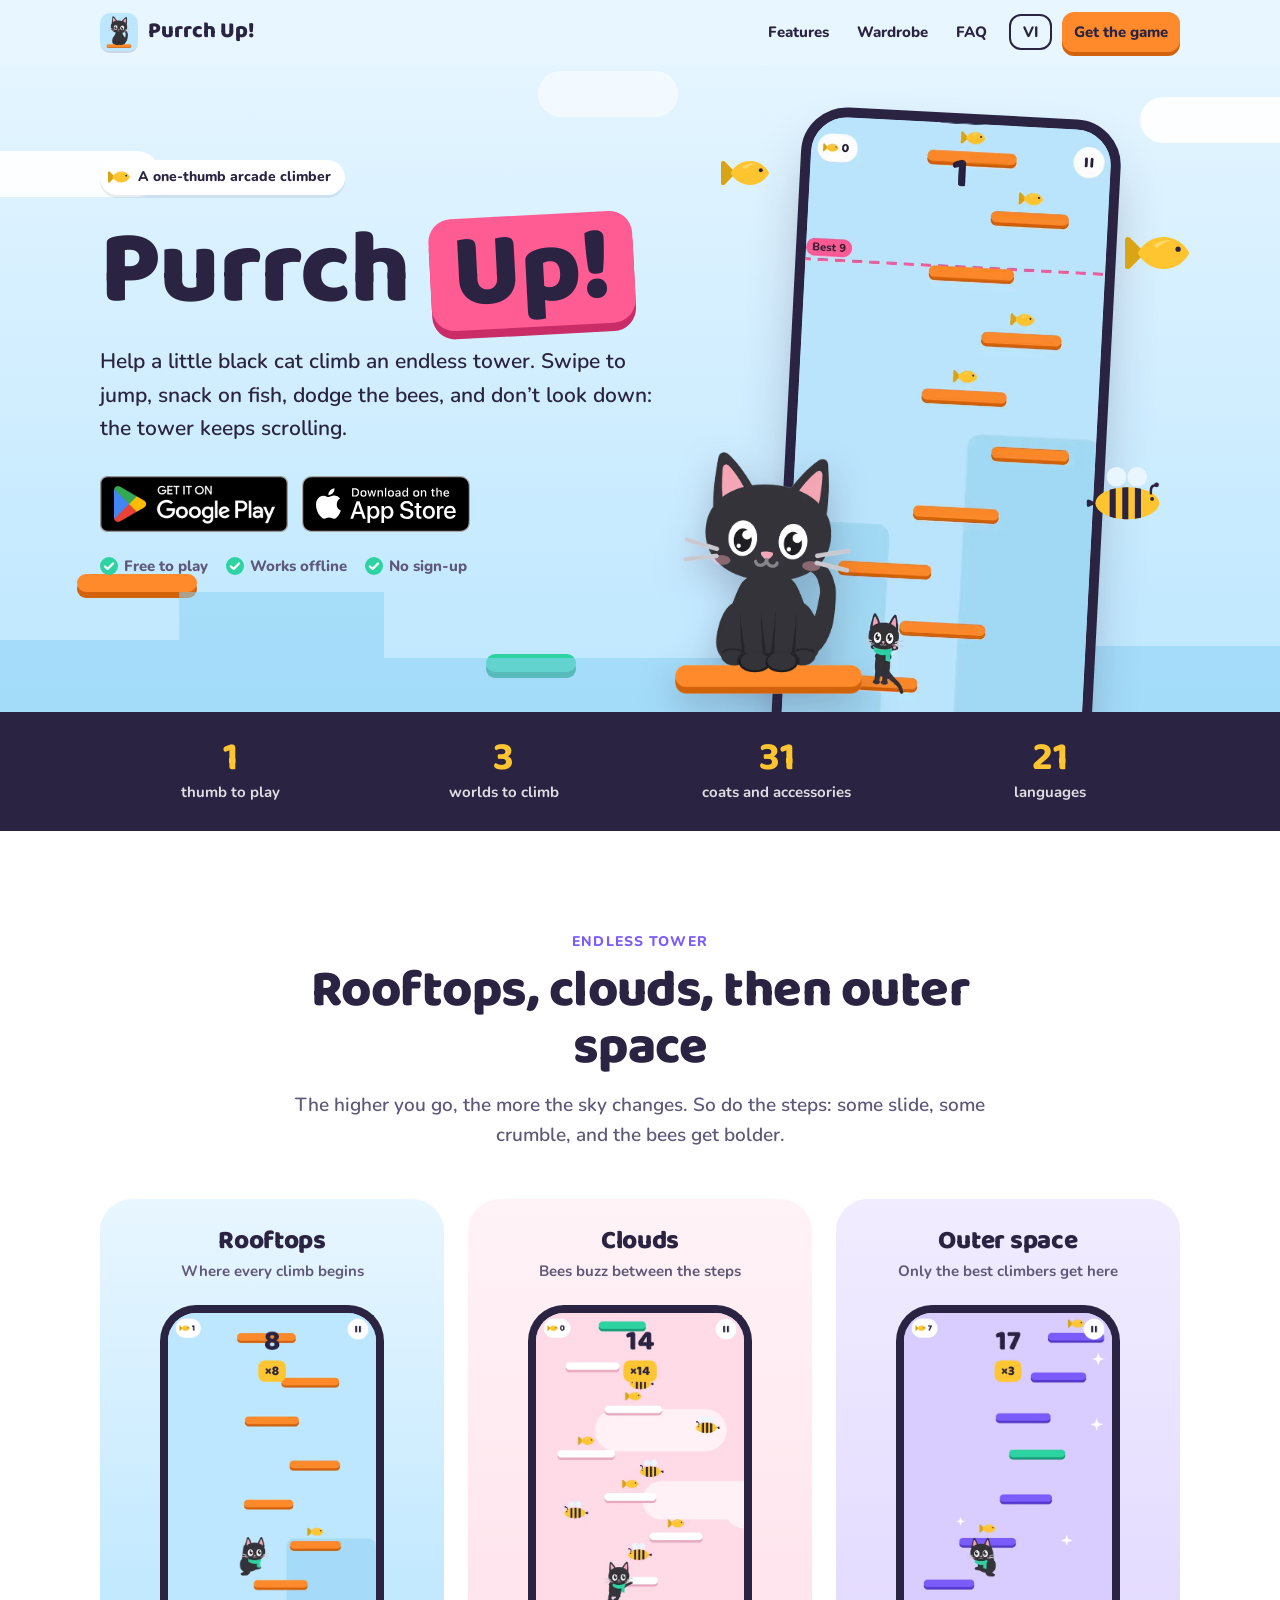
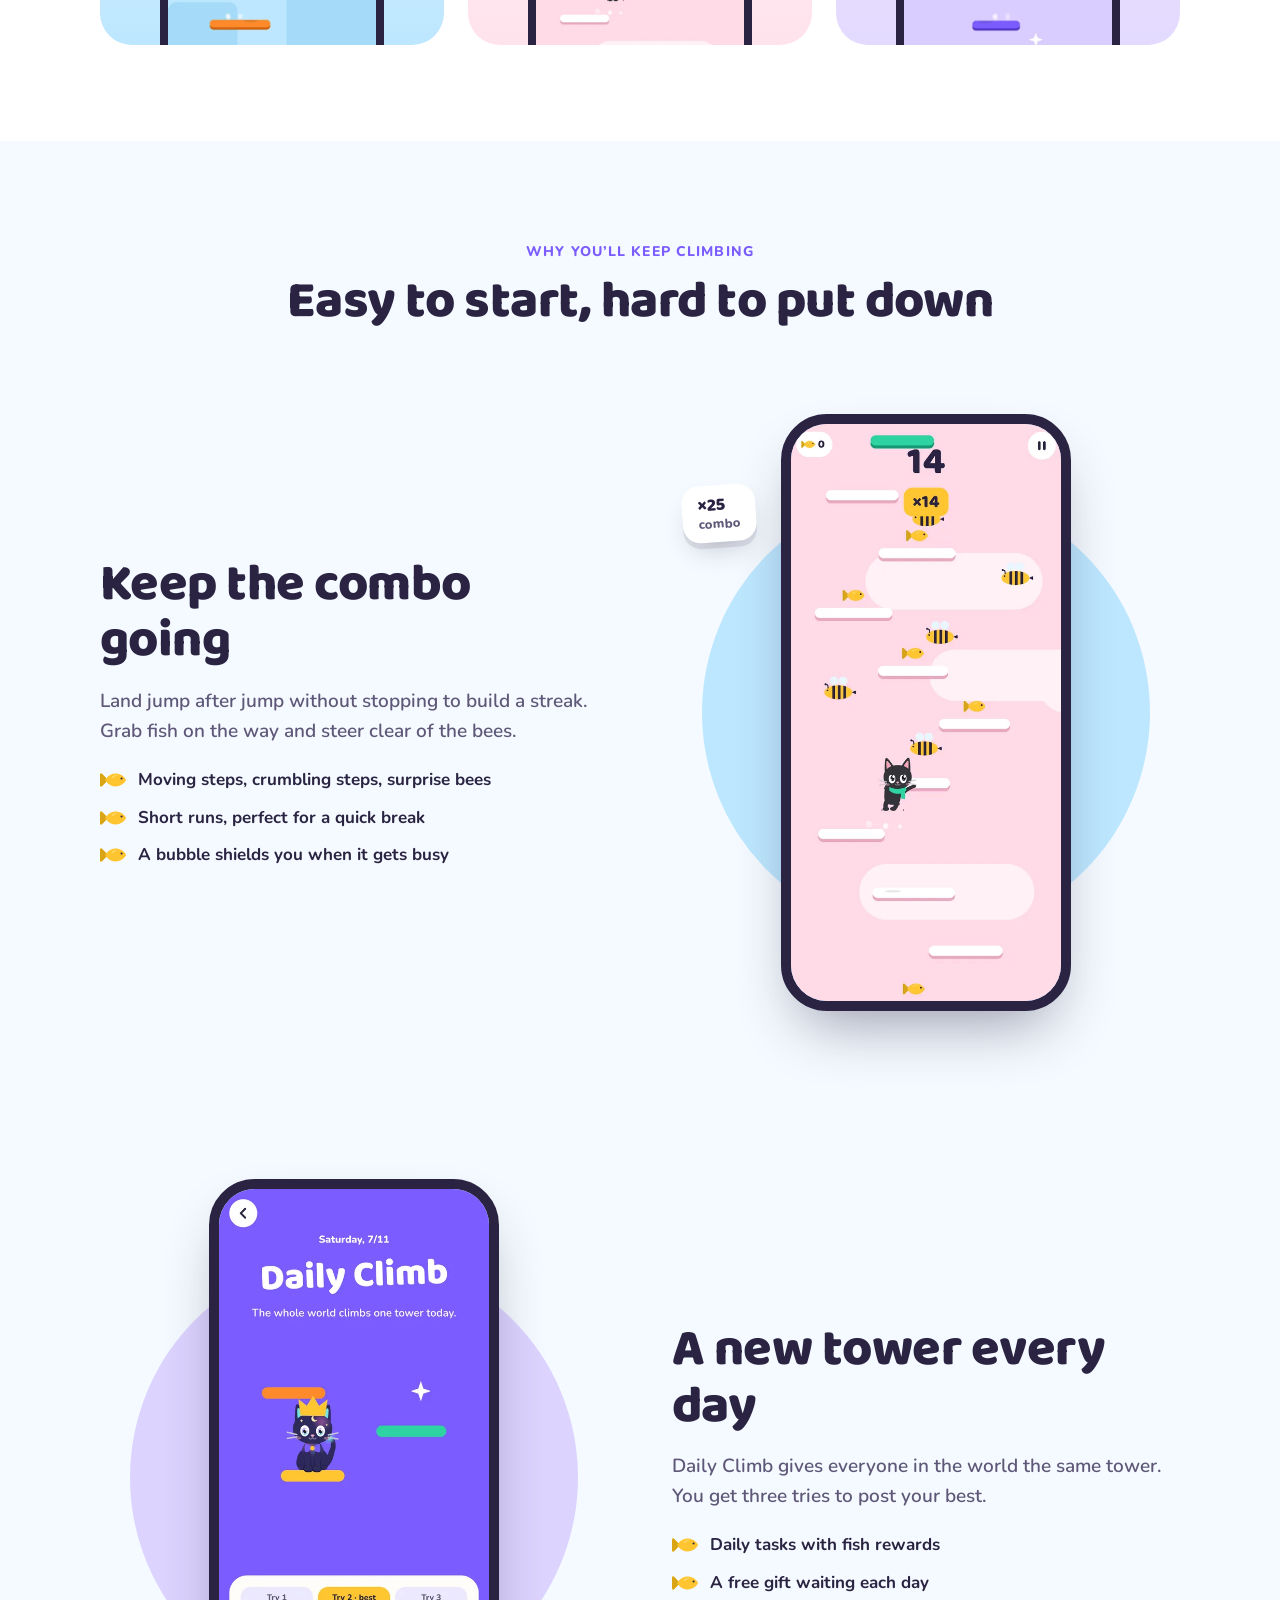
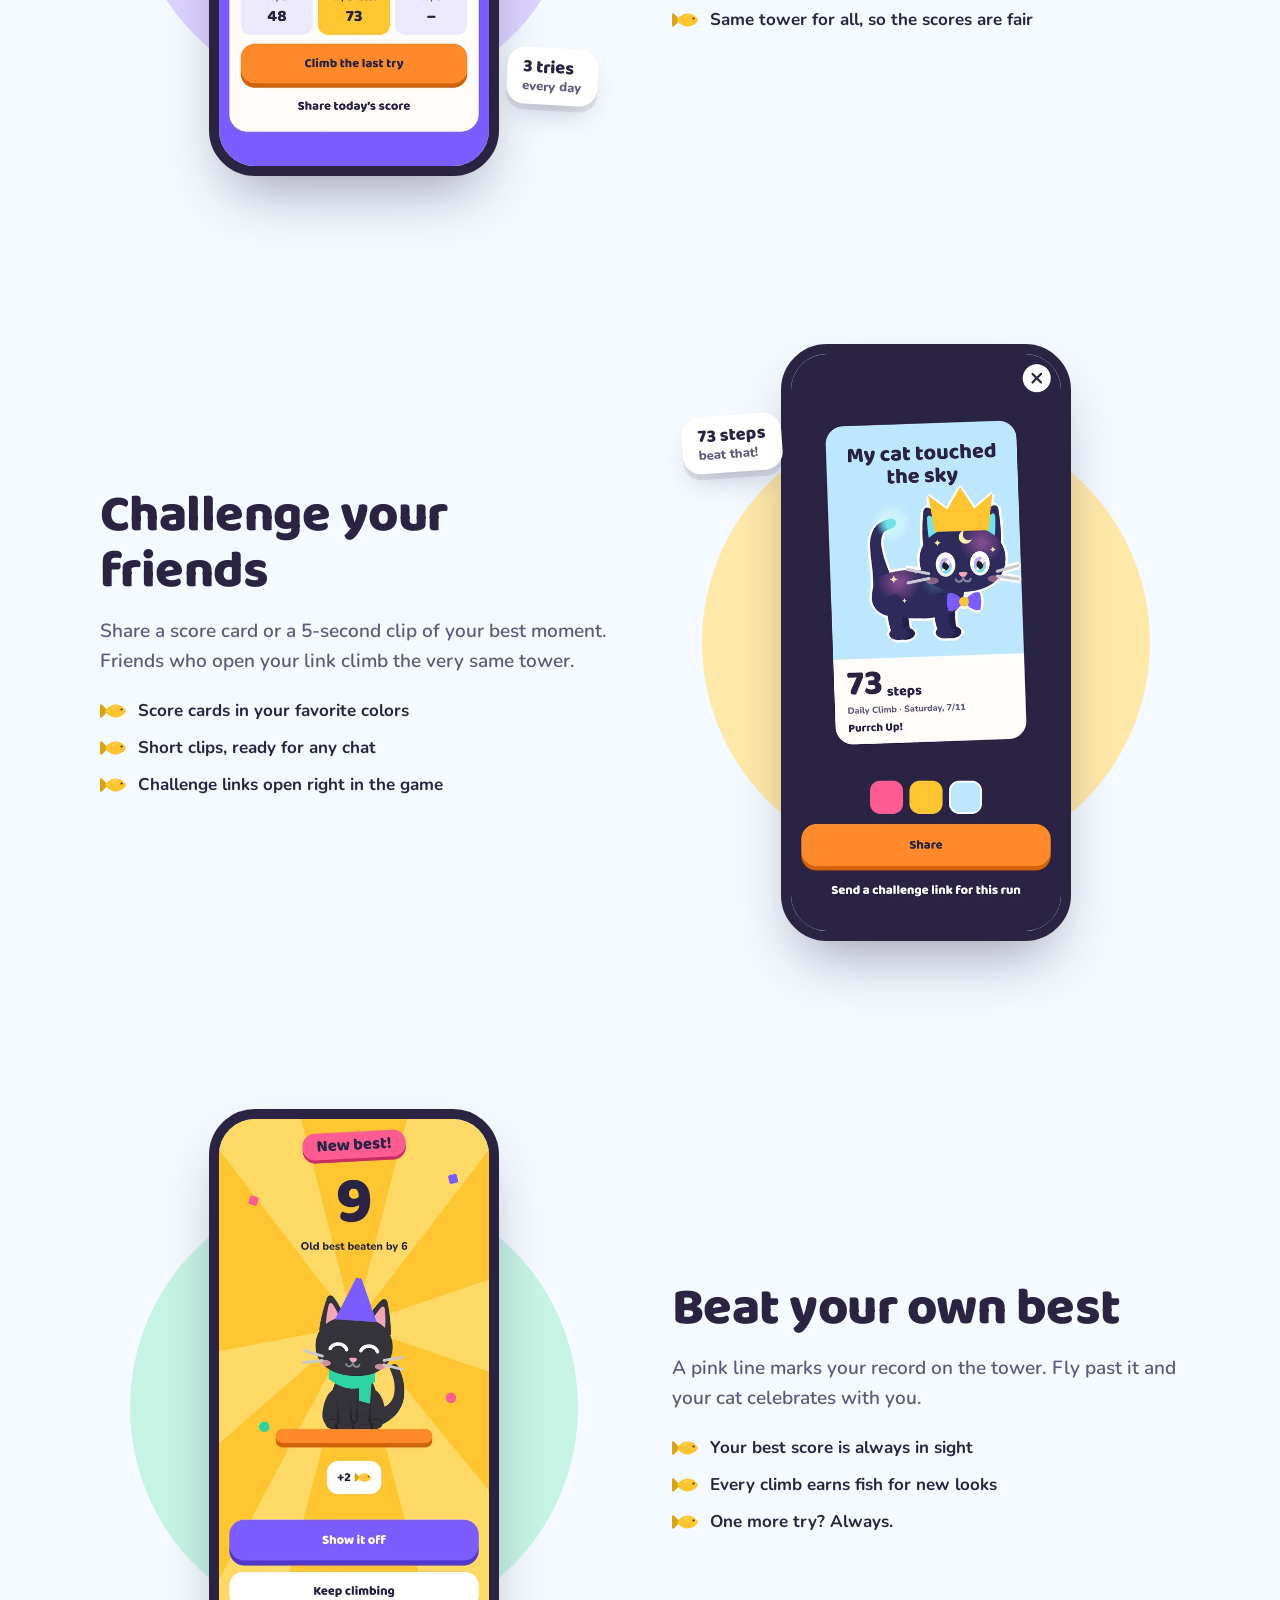
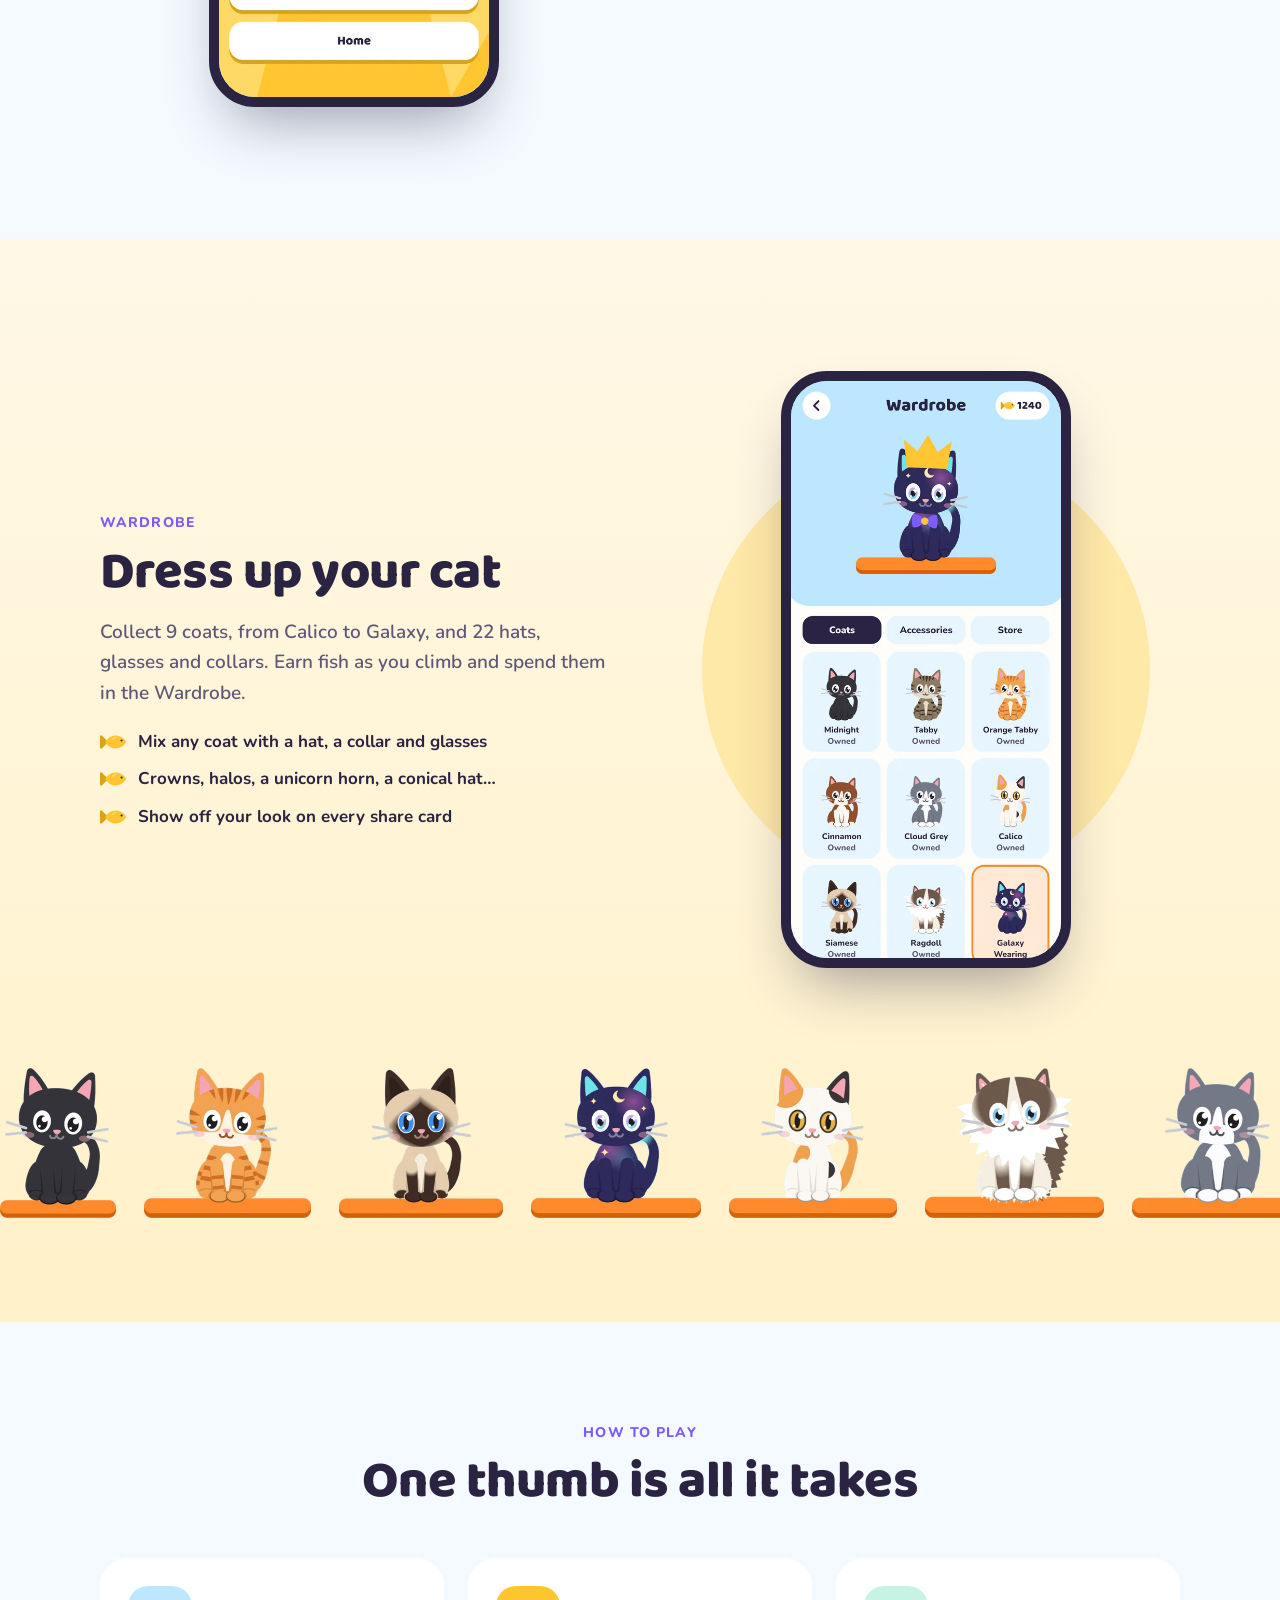
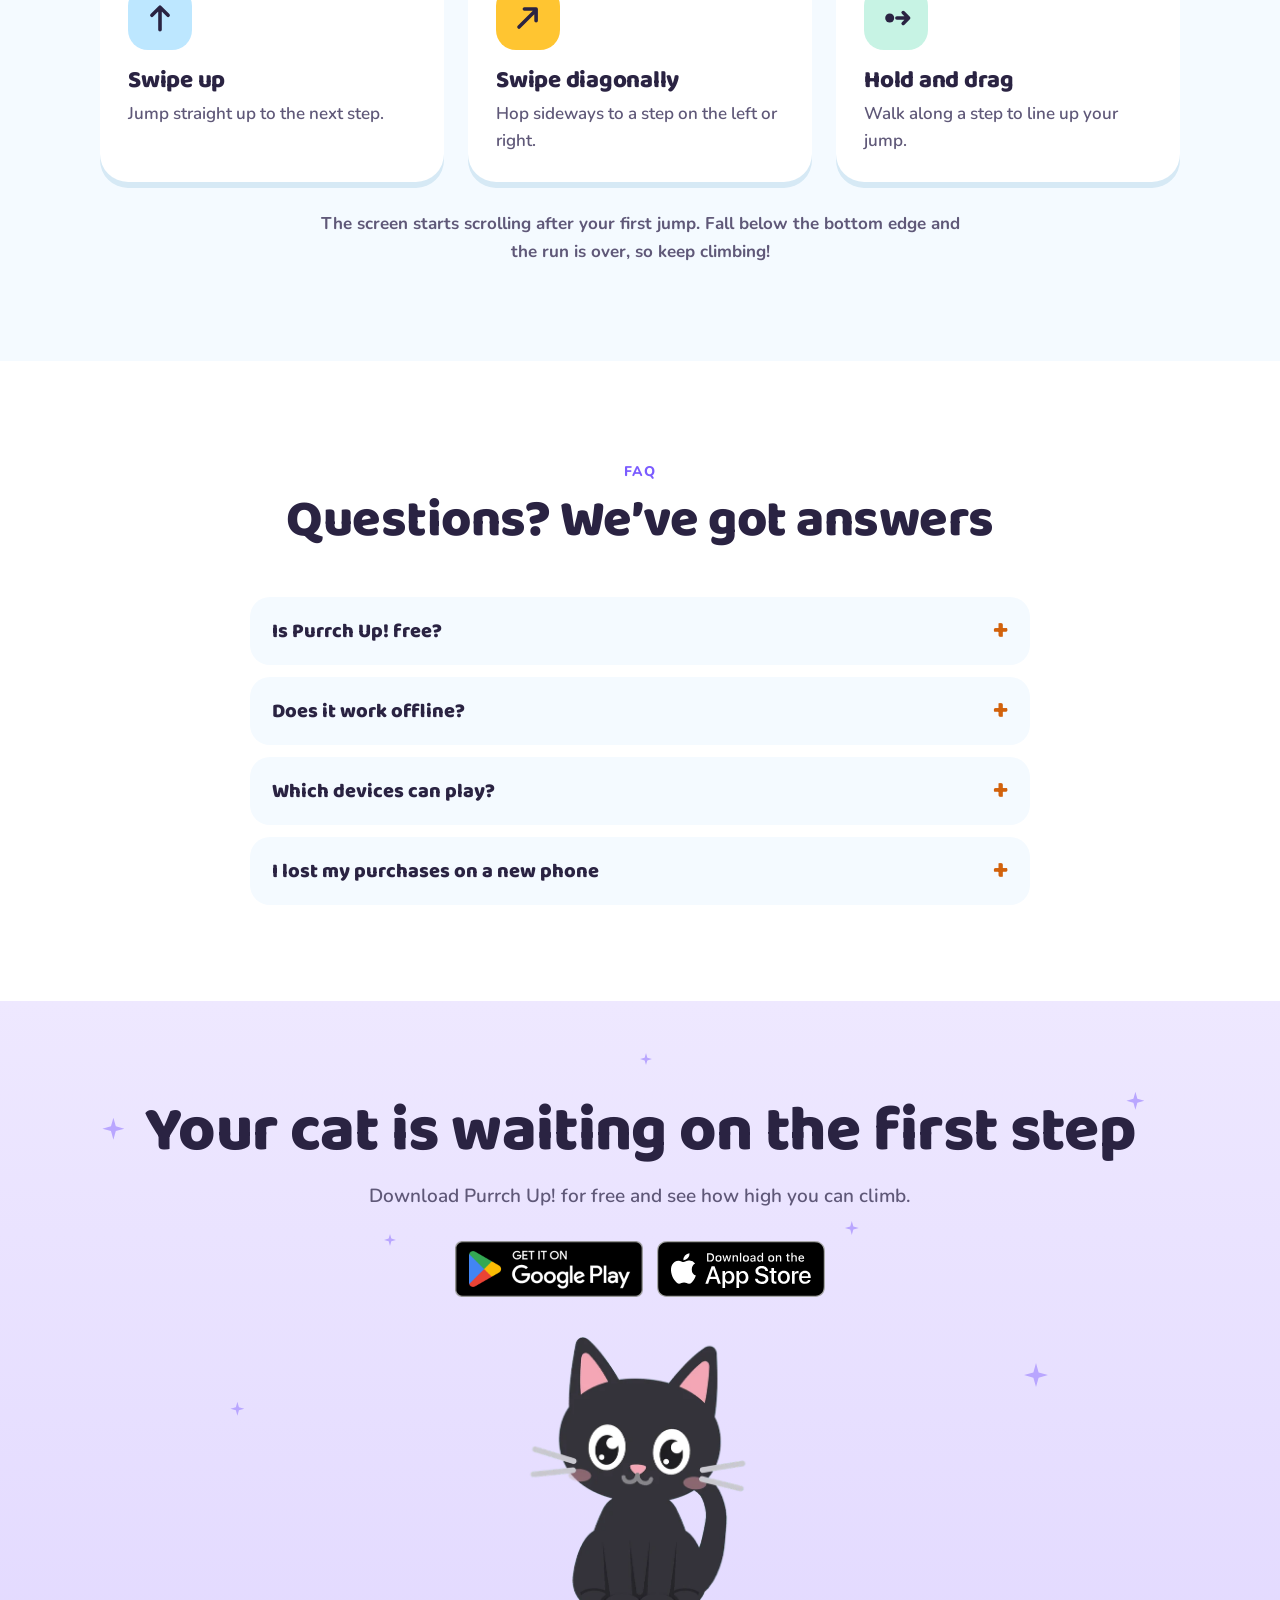
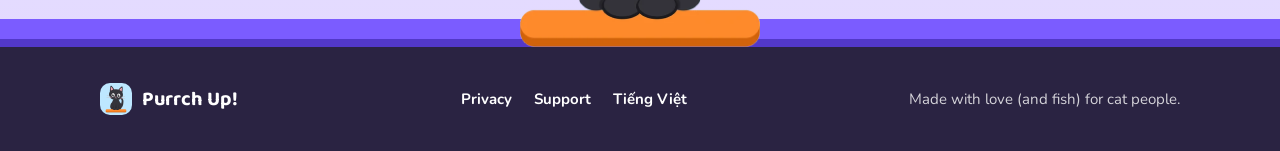
==== commit fa72e4e6: "fix: re-record the gameplay video without dropped frames" ====
--- a/index.html
+++ b/index.html
@@ -66,7 +66,7 @@
 <img class="float f1" src="/img/fish.svg" alt="" width="64" height="64">
 <img class="float b1" src="/img/bee.svg" alt="" width="76" height="76">
 <img class="hero-cat" src="/img/cat.webp" alt="" width="495" height="640">
-<div class="phone"><video src="/img/play.mp4" poster="/img/play-poster.webp" autoplay muted loop playsinline preload="auto" aria-label="Gameplay: the cat jumps from step to step, past bees and fish"></video></div>
+<div class="phone"><video src="/img/play.mp4?v=2" poster="/img/play-poster.webp?v=2" autoplay muted loop playsinline preload="auto" aria-label="Gameplay: the cat jumps from step to step, past bees and fish"></video></div>
 </div>
 </div>
 </section>
